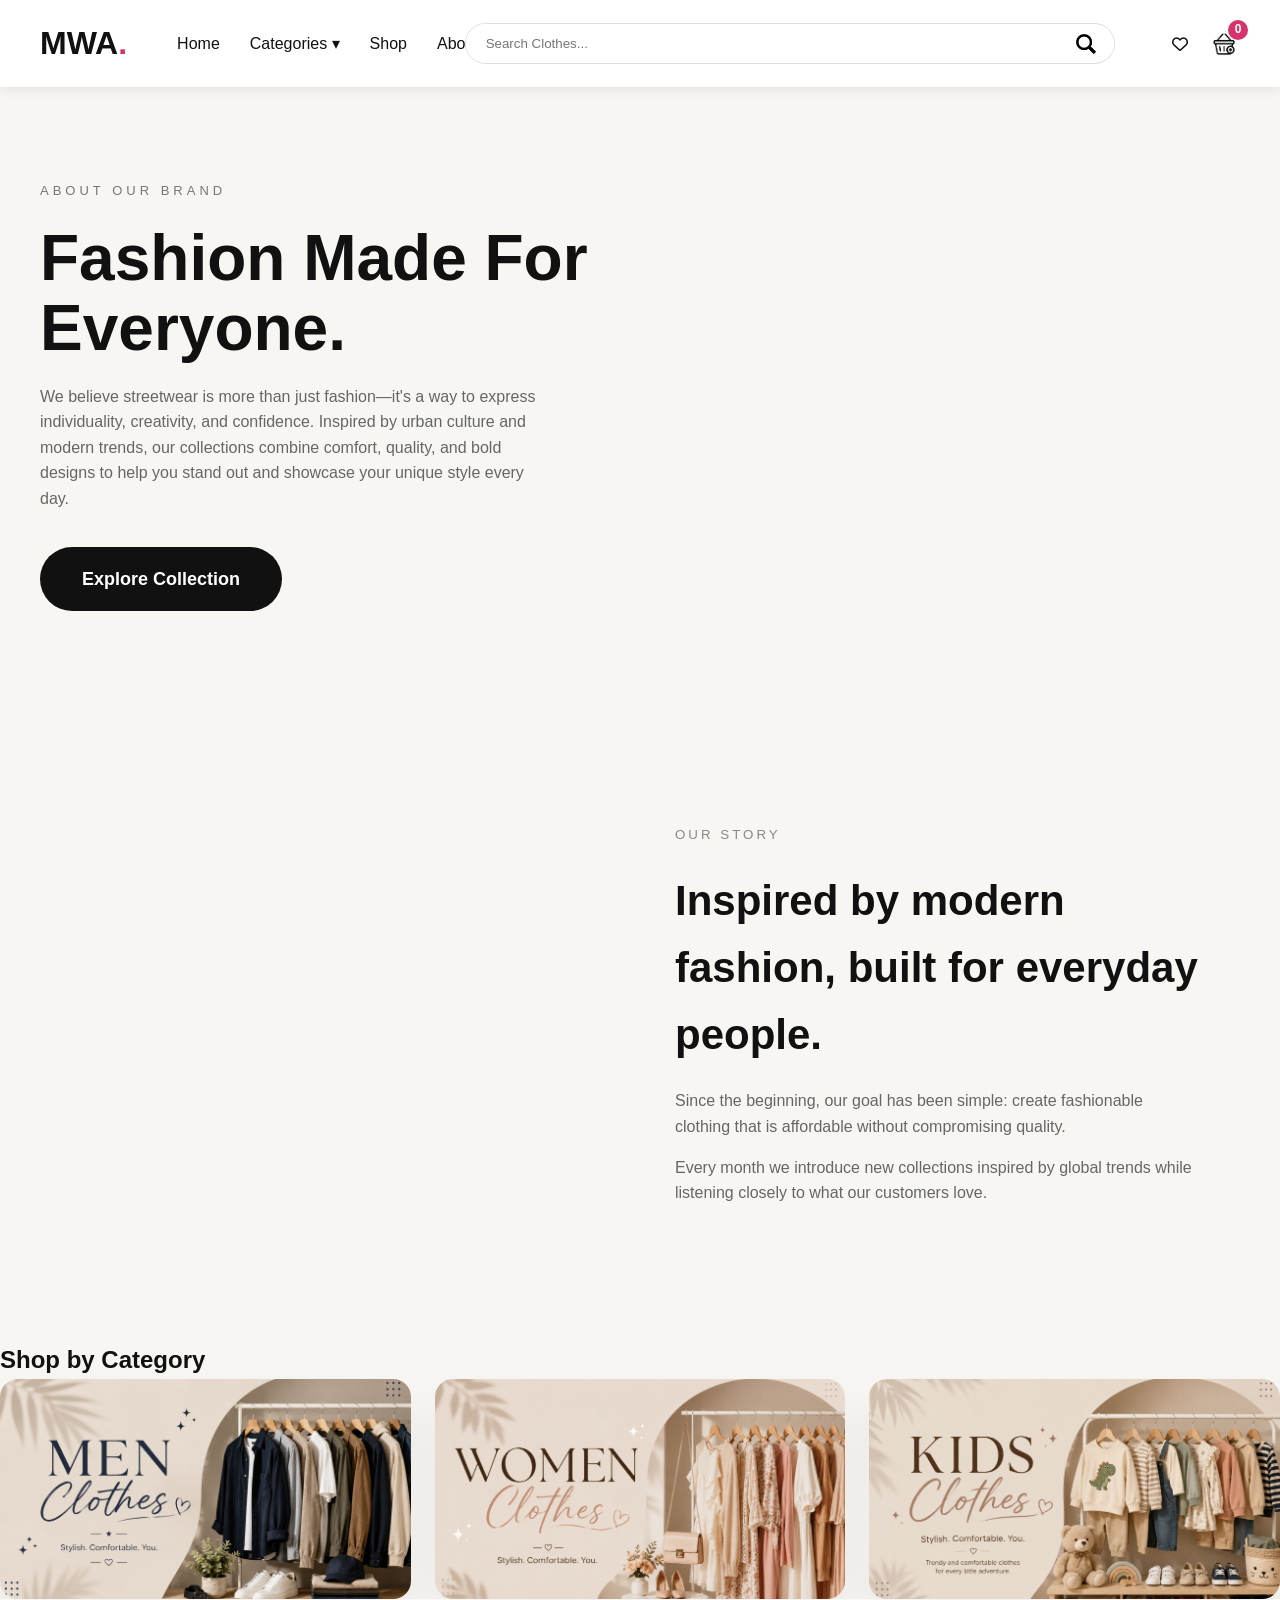
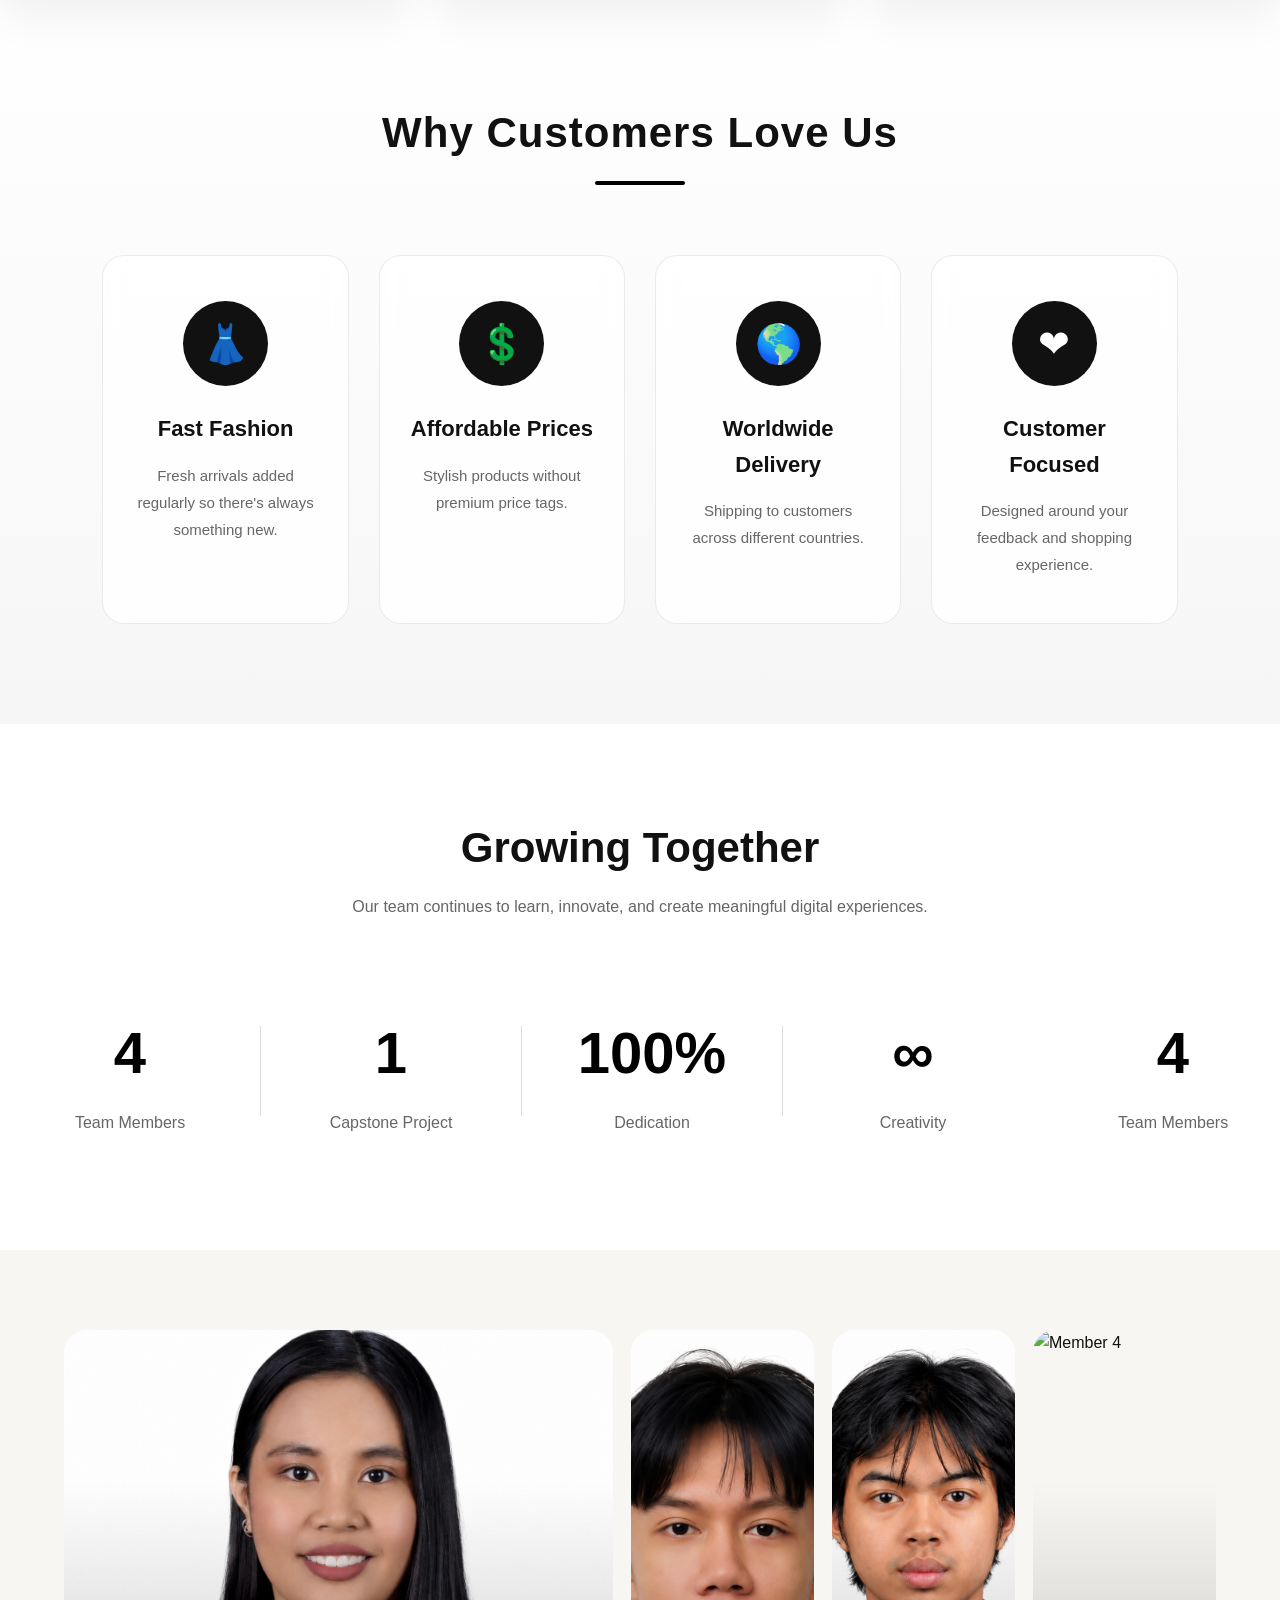
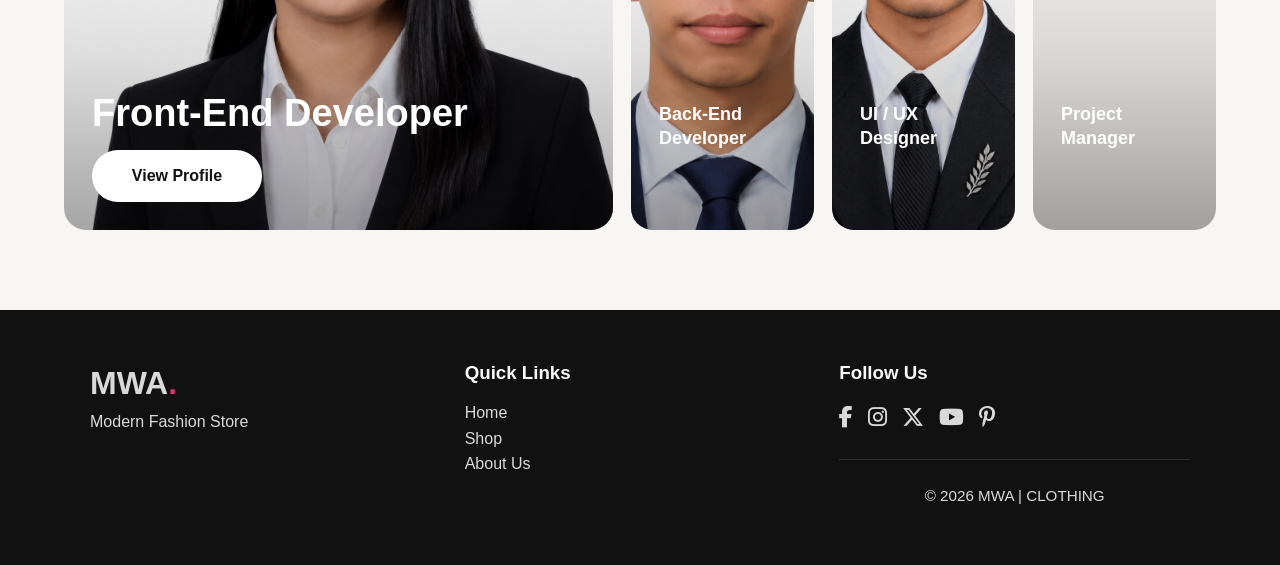
==== aboutus.html @ e8a0e64e "Update aboutus.html" ====
<!DOCTYPE html>
<html lang="en">
<head>
    <meta charset="UTF-8">
    <meta name="viewport" content="width=device-width, initial-scale=1.0">
    <link rel="stylesheet" href="aboutus.css">
    <link rel="stylesheet" href="modals.css">
    <link rel="stylesheet" href="https://cdnjs.cloudflare.com/ajax/libs/font-awesome/6.6.0/css/all.min.css">
    <title>MWA | About Us</title>
</head>  
<body>

    <header>
      <div class="left">

        <a href="home.html" class="logo">
            MWA<span class="logo-dot">.</span>
        </a>

        <button class="hamburger" id="hamburgerBtn" aria-label="Toggle navigation" aria-expanded="false">
            <span></span>
            <span></span>
            <span></span>
        </button>

        <nav id="mainNav">
            <a href="home.html">Home</a>

            <div class="dropdown">

                <a href="#">Categories ▾</a>

                <div class="mega-menu">

                    <div class="menu-left">

                        <a href="shop.html?category=men" class="category-link active" data-target="men-products">Men</a>
                        <a href="shop.html?category=women" class="category-link" data-target="women-products">Women</a>
                        <a href="shop.html?category=kids" class="category-link" data-target="kids-products">Kids</a>

                    </div>

                    <div class="menu-right">

                        <!-- MEN -->
                        <div id="men-products" class="product-group active">
                            <div class="menu-card">
                                <a href="shop.html?category=men"><img src="images/addto.png"><span>View All</span></a>
                            </div>
                            <div class="menu-card">
                                <a href="shop.html?category=men&brand=nike"><img src="images/nikeBrandLogo.png"><span>Nike</span></a>
                            </div>
                            <div class="menu-card">
                                <a href="shop.html?category=men&brand=richboyz"><img src="images/richboyzlogo.png"><span>Richboyz</span></a>
                            </div>
                            <div class="menu-card">
                                <a href="shop.html?category=men&brand=adidas"><img src="images/adidaslogo.jpg"><span>adidas</span></a>
                            </div>
                            <div class="menu-card">
                                <a href="shop.html?category=men&brand=uniqlo"><img src="images/uniqlologo.png"><span>Uniqlo</span></a>
                            </div>
                        </div>

                        <!-- Kids -->
                        <div id="kids-products" class="product-group">
                            <div class="menu-card">
                                <a href="shop.html?category=kids"><img src="images/addto.png"><span>View All</span></a>
                            </div>
                            <div class="menu-card">
                                <a href="shop.html?category=kids&brand=nike"><img src="images/nikeBrandlogo.png"><span>Nike</span></a>
                            </div>
                            <div class="menu-card">
                                <a href="shop.html?category=kids&brand=richboyz"><img src="images/richboyzLogo.png"><span>Richboyz</span></a>
                            </div>
                            <div class="menu-card">
                                <a href="shop.html?category=kids&brand=adidas"><img src="images/adidaslogo.jpg"><span>adidas</span></a>
                            </div>
                            <div class="menu-card">
                                <a href="shop.html?category=kids&brand=uniqlo"><img src="images/uniqlologo.png"><span>Uniqlo</span></a>
                            </div>
                        </div>

                        <!-- WOMEN -->
                        <div id="women-products" class="product-group">
                            <div class="menu-card">
                                <a href="shop.html?category=women"><img src="images/addto.png"><span>View All</span></a>
                            </div>
                            <div class="menu-card">
                                <a href="shop.html?category=women&brand=nike"><img src="images/nikeBrandLogo.png"><span>Nike</span></a>
                            </div>
                            <div class="menu-card">
                                <a href="shop.html?category=women&brand=richboyz"><img src="images/richboyzlogo.png"><span>Richboyz</span></a>
                            </div>
                            <div class="menu-card">
                                <a href="shop.html?category=women&brand=adidas"><img src="images/adidaslogo.jpg"><span>adidas</span></a>
                            </div>
                            <div class="menu-card">
                                <a href="shop.html?category=women&brand=uniqlo"><img src="images/uniqlologo.png"><span>Uniqlo</span></a>
                            </div>
                        </div>

                    </div>
                </div>
            </div>

            <a href="shop.html">Shop</a>
            <a href="aboutus.html">About Us</a>

        </nav>
    </div>

    <!--  search  -->

   <div class="center">
        <div class="search-box">

        <input
        id="searchInput"
        type="text"
        placeholder="Search Clothes...">

        <button id="searchBtn">
            <img src="images/sirch.png">
        </button>

        </div>
    </div>

    <div class="right">
        <i class="far fa-heart"></i>
        <div class="cart" id="cartTrigger">
            <img src="images/addto.png" id="cart-icon">
            <span id="cart-count">0</span>
        </div>
    </div>
</header>

<main>

    <!-- HERO -->
    <section class="hero">
        <div class="hero-text">
            <span>ABOUT OUR BRAND</span>
            <h1>Fashion Made For Everyone.</h1>

            <p>
                We believe streetwear is more than just fashion—it's a way to express
                individuality, creativity, and confidence. Inspired by urban culture
                and modern trends, our collections combine comfort, quality, and bold
                designs to help you stand out and showcase your unique style every day.
            </p>

            <a href="shop.html" class="btn">Explore Collection</a>
        </div>

        <div class="hero-image">
            <img src="https://images.unsplash.com/photo-1529139574466-a303027c1d8b?w=900" alt="">
        </div>
    </section>

    <!-- STORY -->
    <section class="story">
        <div class="story-image">
            <img src="https://images.unsplash.com/photo-1483985988355-763728e1935b?w=900" alt="">
        </div>
        <div class="story-text">
            <small>OUR STORY</small>
            <h2>Inspired by modern fashion, built for everyday people.</h2>
            <p>
                Since the beginning, our goal has been simple:
                create fashionable clothing that is affordable without
                compromising quality.
            </p>
            <p>
                Every month we introduce new collections inspired by global
                trends while listening closely to what our customers love.
            </p>
        </div>
    </section>

   <!-- CATEGORIES -->

<section class="categories">

    <h2>Shop by Category</h2>

    <div class="category-container">

        <a href="Mens.html" class="category-card">

            <img src="images/mensss.png">

            <!-- <h3>Men</h3> -->

        </a>

        <a href="women.html" class="category-card">

            <img src="./images/womens.png">

            <!-- <h3>Women</h3> -->

        </a>

        <a href="kids.html" class="category-card">

            <img src="./images/kids.png" >

            <!-- <h3>Kids</h3> -->

        </a>

    </div>

</section>

   <!-- FEATURES-->
<section class="features">

    <h2>Why Customers Love Us</h2>

    <div class="feature-grid">

        <div class="feature">
            <div class="feature-icon">👗</div>
            <h3>Fast Fashion</h3>
            <p>Fresh arrivals added regularly so there's always something new.</p>
        </div>

        <div class="feature">
            <div class="feature-icon">💲</div>
            <h3>Affordable Prices</h3>
            <p>Stylish products without premium price tags.</p>
        </div>

        <div class="feature">
            <div class="feature-icon">🌎</div>
            <h3>Worldwide Delivery</h3>
            <p>Shipping to customers across different countries.</p>
        </div>

        <div class="feature">
            <div class="feature-icon">❤</div>
            <h3>Customer Focused</h3>
            <p>Designed around your feedback and shopping experience.</p>
        </div>

    </div>

</section>

<!-- Statistics -->

<section class="stats-section">
    <div class="section-title">
        <h2>Growing Together</h2>
        <p>Our team continues to learn, innovate, and create meaningful digital experiences.</p>
    </div>

    <div class="stats-slider">
        <div class="stats-track">

            <!-- First Set -->
            <div class="stat-item">
                <h2>4</h2>
                <p>Team Members</p>
            </div>

            <div class="divider"></div>

            <div class="stat-item">
                <h2>1</h2>
                <p>Capstone Project</p>
            </div>

            <div class="divider"></div>

            <div class="stat-item">
                <h2>100%</h2>
                <p>Dedication</p>
            </div>

            <div class="divider"></div>

            <div class="stat-item">
                <h2>∞</h2>
                <p>Creativity</p>
            </div>

            <div class="stat-item">
                <h2>4</h2>
                <p>Team Members</p>
            </div>

            <div class="divider"></div>

            <div class="stat-item">
                <h2>1</h2>
                <p>Capstone Project</p>
            </div>

            <div class="divider"></div>

            <div class="stat-item">
                <h2>100%</h2>
                <p>Dedication</p>
            </div>

            <div class="divider"></div>

            <div class="stat-item">
                <h2>∞</h2>
                <p>Creativity</p>
            </div>
        </div>
    </div>
</section>

<section class="team-section">
    <div class="team-container">

        <!-- CARD 1 -->
        <div class="card active">
            <img src="images/chloe.png" alt="Member 1">
            <div class="overlay">
                <div class="content">
                    <h2>Front-End Developer</h2>
                    <a href="#" class="profile-btn" data-member="1">View Profile</a>
                </div>
            </div>
        </div>

        <!-- CARD 2 -->
        <div class="card">
            <img src="images/fran.png" alt="Member 2">
            <div class="overlay">
                <div class="content">
                    <h2>Back-End Developer</h2>
                    <a href="#" class="profile-btn" data-member="2">View Profile</a>
                </div>
            </div>
        </div>

        <!-- CARD 3 -->
        <div class="card">
            <img src="images/yvan.png" alt="Member 3">
            <div class="overlay">
                <div class="content">
                    <h2>UI / UX Designer</h2>
                    <a href="#" class="profile-btn" data-member="3">View Profile</a>
                </div>
            </div>
        </div>

        <!-- CARD 4 -->
        <div class="card">
            <img src="images/member4.jpg" alt="Member 4">
            <div class="overlay">
                <div class="content">
                    <h2>Project Manager</h2>
                    <a href="#" class="profile-btn" data-member="4">View Profile</a>
                </div>
            </div>

        
        </div>
    </div>
</section>

<!-- PROFILE POPUP -->
<div class="profile-modal" id="profileModal">

    <div class="profile-box">

        <span class="close-modal">&times;</span>

        <img id="profileImage">

        <h2 id="profileName"></h2>

        <h4 id="profileRole"></h4>

        <p id="profileDescription"></p>

        <h3>Skills</h3>

        <ul id="profileSkills"></ul>

    </div>

</div>
</main>

<footer>

    <div class="footer-content">

        <div>

            <a href="Homepage.html" class="logo">
        MWA<span class="logo-dot">.</span>
    </a>

            <p>Modern Fashion Store</p>

        </div>

        <div>

            <h3>Quick Links</h3>

            <a href="home.html">Home</a><br>
            <a href="shop.html">Shop</a><br>
            <a href="#">About Us</a>

        </div>

        <div>

            <h3>Follow Us</h3>

    <div class="follow-section">

    <div class="social-app">

    <div class="social-icons">
        <a href="https://www.facebook.com/" target="_blank">
            <i class="fa-brands fa-facebook-f"></i>
        </a>

        <a href="https://www.instagram.com/" target="_blank">
            <i class="fa-brands fa-instagram"></i>
        </a>

        <a href="https://x.com/" target="_blank">
            <i class="fa-brands fa-x-twitter"></i>
        </a>

        <a href="https://www.youtube.com/" target="_blank">
            <i class="fa-brands fa-youtube"></i>
        </a>

        <a href="https://www.pinterest.com/" target="_blank">
            <i class="fa-brands fa-pinterest-p"></i>
        </a>
    </div>
</div>

    <hr>

    <p class="copyright">
        © 2026 MWA | CLOTHING
    </p>
</footer>

<!-- ================= CART MODAL ================= -->

<div class="modal-overlay" id="cartOverlay">
    <div class="modal-box cart-box">
        <button class="modal-close" id="cartClose" aria-label="Close">&times;</button>
        <h2>Your Cart</h2>

        <div class="cart-items" id="cartItems"></div>
        <p class="cart-empty" id="cartEmptyMsg" hidden>Your cart is empty.</p>

        <div class="cart-summary">
            <div class="cart-subtotal"><span>Subtotal</span><span id="cartSubtotal">$0.00</span></div>
            <button class="checkout-btn" id="checkoutBtn">Checkout</button>
        </div>
    </div>
</div>

<!-- ================= CHECKOUT MODAL ================= -->

<div class="modal-overlay" id="checkoutOverlay">
    <div class="modal-box checkout-box">
        <button class="modal-close" id="checkoutClose" aria-label="Close">&times;</button>
        <h2>Checkout</h2>

        <form id="checkoutForm">

            <label class="ck-field">
                Full Name
                <input type="text" id="ckName" required placeholder="Juan Dela Cruz">
            </label>

            <label class="ck-field">
                Delivery Address
                <textarea id="ckAddress" required placeholder="House No., Street, Barangay, City"></textarea>
            </label>

            <label class="ck-field">
                Contact Number
                <input type="tel" id="ckPhone" required placeholder="09xx xxx xxxx">
            </label>

            <div class="payment-options">
                <span class="qv-size-label">Payment Method</span>

                <label class="payment-choice">
                    <input type="radio" name="payment" value="cod" checked>
                    Cash on Delivery
                </label>

                <label class="payment-choice">
                    <input type="radio" name="payment" value="online">
                    Online Payment
                </label>
            </div>

            <div class="checkout-total"><span>Total</span><span id="checkoutTotal">$0.00</span></div>

            <button type="submit" class="place-order-btn">Place Order</button>

        </form>
    </div>
</div>

<!-- ================= ORDER SUCCESS ================= -->

<div class="success-overlay" id="successOverlay">
    <div class="success-box">
        <div class="success-icon">&#10003;</div>
        <h2>Order Placed Successfully!</h2>
        <p id="successMsg">Thank you for shopping with MWA.</p>
        <button class="success-close-btn" id="successCloseBtn">Continue Shopping</button>
    </div>
</div>

<script src="cart.js"></script>
<script src="cart-ui.js"></script>
<script src="aboutus.js"></script>
<script src="profile.js"></script>

</body>
</html>
---- aboutus.css ----
.category-container {
    display: grid;
    gap: 24px;
    grid-template-columns: repeat(auto-fit, minmax(220px, 1fr));
}

.category-card {
    position: relative;
    background: #fafafa;
    border-radius: 18px;
    overflow: hidden;
    box-shadow: 0 20px 40px rgba(16, 16, 16, 0.06);
    text-align: center;
    display: block;
    transition: transform 0.3s ease, box-shadow 0.3s ease;
}

.category-card img {
    width: 100%;
    height: 220px;
    object-fit: cover;
    display: block;
    transition: transform 0.4s ease;
}

.category-card:hover {
    transform: translateY(-6px);
    box-shadow: 0 24px 48px rgba(16, 16, 16, 0.14);
}

.category-card:hover img {
    transform: scale(1.08);
}
@media (max-width: 480px) {
    .category-card img {
        height: 180px;
    }
}
* {
  margin: 0;
  padding: 0;
  box-sizing: border-box;
}

html {
  scroll-behavior: smooth;
}

body {
  font-family:'Open Sans',sans-serif;
  color: #111;
  line-height: 1.6;
  background: #f7f6f3;
}

h1,
h2,
h3,
.logo,
nav a,
button{
    font-family:'Montserrat',sans-serif;
}

a {
  color: inherit;
  text-decoration: none;
}

#stay{
  text-align: center;
  margin-bottom: 20px;
}

button {
  cursor: pointer;
  border: none;
}

img {
  max-width: 100%;
  display: block;
}

.container {
  width: min(1100px, 100% - 40px);
  margin: 0 auto;
}

/* Header */
header{
    display:flex;
    align-items:center;
    justify-content:space-between;
    flex-wrap:wrap;
    gap:15px;
    padding:18px 40px;
    background:#fff;
    box-shadow:0 2px 10px rgba(0,0,0,.08);
    position:sticky;
    top:0;
    z-index:1000;
}

.right{
    display:flex;
    align-items:center;
    gap:20px;
}

.left{
    display:flex;
    align-items:center;
    gap:50px;
    flex:1;
    min-width:250px;
}

.center{
    flex:2;
    display:flex;
    justify-content:center;
    min-width:250px;
}

.logo{
    font-size:2rem;
    font-weight:800;
}

.logo span {
  color: #d6336c;
}

nav{
    display:flex;
    align-items:center;
    gap:30px;   
}

nav a,
.dropdown > a{
    font-size:16px;
    font-weight:500;
    white-space:nowrap;
}

nav a:hover {
  color: #d6336c;
}

/*HAMBURGER TOGGLE*/

.hamburger{
    display:none;
    flex-direction:column;
    justify-content:center;
    gap:5px;
    width:30px;
    height:24px;
    background:transparent;
    flex-shrink:0;
}

.hamburger span{
    display:block;
    width:100%;
    height:3px;
    background:#111;
    border-radius:2px;
    transition:.3s;
}

.hamburger.active span:nth-child(1){
    transform: translateY(8px) rotate(45deg);
}

.hamburger.active span:nth-child(2){
    opacity: 0;
}

.hamburger.active span:nth-child(3){
    transform: translateY(-8px) rotate(-45deg);
}

.footer-content a i:hover {
  color: #d6336c;
}

/*DROPDOWN MENU*/

.dropdown{
    position:relative;
    display:inline-block;
}

.dropdown > a{
    display:block;
    padding:5px 0;
}

.dropdown-content{
    position:absolute;
    top:100%;
    left:0;
    min-width:180px;
    background:#fff;
    border-radius:10px;
    box-shadow:0 10px 30px rgba(0,0,0,.12);
    overflow:hidden;
    opacity:0;
    visibility:hidden;
    transform:translateY(10px);
    transition:.3s;
    z-index:999;
}

.dropdown-content a{
    display:block;
    padding:14px 18px;
    color:#333;
    transition:.3s;
}

.dropdown-content a:hover{
    background:#111;
    color:#fff;
}

.dropdown:hover .dropdown-content{
    opacity:1;
    visibility:visible;
    transform:translateY(0);
}
.mega-menu{
    position:absolute;
    top:100%;
    left:0;
    width:780px;
    display:flex;
    background:#fff;
    border-radius:15px;
    box-shadow:0 15px 35px rgba(0,0,0,.15);
    opacity:0;
    visibility:hidden;
    transition:.3s;
    overflow:hidden;
    z-index:1000;
}


.dropdown:hover .mega-menu{
    opacity:1;
    visibility:visible;
}

.menu-left{
    width:220px;
    background:#f8f8f8;
    padding:20px;
}

.menu-left a{
    display:block;
    padding:12px;
    color:#333;
    border-radius:8px;
    margin-bottom:8px;
}

.menu-left a:hover{
    background:#ececec;
}

.menu-right{
    flex:1;
    padding:20px;
}

.menu-card{
    text-align:center;
}

.menu-card img{
    width:90px;
    height:90px;
    border-radius:50%;
    object-fit:cover;
    object-position:center;
}

.menu-card img:hover{
    transform:scale(1.08);
}

.menu-card span{
    display:block;
    margin-top:10px;
    color:#333;

}

.product-group{
    display:none;
    grid-template-columns:repeat(4,1fr);
    gap:20px;
}

.product-group.active{
    display:grid;
}

.category-link.active{
    background:#ececec;
}

/*add to cart*/

.cart{
    position: relative;
    display: flex;
    align-items: center;
    cursor: pointer;
}

#cart-icon{
    width: 32px;
    height: 32px;
    object-fit: contain;
    transition: .3s;
}

#cart-icon:hover{
    transform: scale(1.1);
}

#cart-count{
    position: absolute;
    top: -8px;
    right: -8px;
    width: 20px;
    height: 20px;
    border-radius: 50%;
    background: #d6336c;
    color: white;
    font-size: 12px;
    font-weight: bold;
    display: flex;
    justify-content: center;
    align-items: center;
    display: none;  
}

/* About Section */
img {
    width:100%;
    display:block;
}

a{
    text-decoration:none;
}

.hero{

    max-width:1300px;
    margin:auto;

    display:grid;
    grid-template-columns:1fr 1fr;
    align-items:center;

    gap:70px;

    padding:90px 40px;

}

.hero span{
    letter-spacing:4px;
    color:#777;
    font-size:13px;
}

.hero h1{
    font-size:64px;
    line-height:1.1;
    margin:20px 0;
}

.hero p{
    color:#666;
    max-width:500px;
    margin-bottom:35px;
}

.hero-image img{

    border-radius:15px;

}

.btn{
    display: inline-flex;
    align-items: center;
    justify-content: center;
    background: #111;
    color: #fff;
    padding: 18px 42px;
    border-radius: 9999px; 
    font-size: 18px;
    font-weight: 600;
    text-decoration: none;
    border: none;
    cursor: pointer;
    transition: all 0.3s ease;
}

.btn:hover{
    background: #333;
    transform: translateY(-2px);
}

/* STORY */

.story {
    max-width:1200px;
    margin:120px auto;
    display:grid;
    grid-template-columns:1fr 1fr;
    gap:70px;
    align-items:center;
    padding:0 40px;
}

.story-image img {
    border-radius:15px;
}

.story small {
    color:#888;
    letter-spacing:3px;
}

.story h2 {
    font-size:42px;
    margin:20px 0;
}

.story p {
    color:#666;
    margin-bottom:15px;
}


/* FEATURES */
.features{
    padding:100px 8%;
    background:linear-gradient(to bottom,#ffffff,#f6f6f6);
}

.features h2{
    text-align:center;
    font-size:42px;
    font-weight:700;
    margin-bottom:70px;
    color:#111;
    letter-spacing:1px;
    position:relative;
}

.features h2::after{
    content:"";
    width:90px;
    height:4px;
    background:#000;
    border-radius:10px;
    display:block;
    margin:15px auto 0;
}

.feature-grid{
    max-width:1250px;
    margin:auto;
    display:grid;
    grid-template-columns:repeat(4,1fr);
    gap:30px;
}

.feature{
    position:relative;
    background:rgba(255,255,255,.8);
    backdrop-filter:blur(10px);
    border-radius:22px;
    padding:45px 30px;
    text-align:center;
    overflow:hidden;
    border:1px solid rgba(0,0,0,.08);
    transition:.45s ease;
    cursor:pointer;
}

.feature::before{
    content:"";
    position:absolute;
    top:0;
    left:-100%;
    width:100%;
    height:100%;
    background:linear-gradient(
        120deg,
        transparent,
        rgba(255,255,255,.7),
        transparent
    );
    transition:.7s;
}

.feature:hover::before{
    left:100%;
}

.feature:hover{
    transform:translateY(-12px) scale(1.03);
    box-shadow:0 20px 45px rgba(0,0,0,.12);
}

.feature-icon{
    width:85px;
    height:85px;
    margin:auto;
    border-radius:50%;
    background:#111;
    color:#fff;
    display:flex;
    justify-content:center;
    align-items:center;
    font-size:38px;
    margin-bottom:25px;
    transition:.45s ease;
}

.feature:hover .feature-icon{
    transform:rotate(12deg) scale(1.15);
    background:#222;
}

.feature h3{
    font-size:22px;
    margin-bottom:15px;
    color:#111;
    font-weight:600;
}

.feature p{
    color:#666;
    font-size:15px;
    line-height:1.8;
}

.feature::after{
    content:"";
    position:absolute;
    bottom:0;
    left:50%;
    width:0;
    height:4px;
    background:#000;
    transition:.45s;
    transform:translateX(-50%);
}

.feature:hover::after{
    width:100%;
}

/* Section Title */


.section-title{
    text-align:center;
    margin-bottom:60px;

}

.section-title h2{
    font-size:42px;
    font-weight:700;
    margin-bottom:12px;
}

.section-title p{
    color:#666;
    max-width:700px;
    margin:auto;
    line-height:1.8;
}

/* Statistics */
.stats-section {
    width:100%;
    padding:90px 0;
    overflow:hidden;
    background:#fff;
}

.stats-slider {
    width:100%;
    overflow:hidden;

}

.stats-track { 
    display:flex;
    align-items:center;
    width:max-content;
    animation:scrollStats 10s linear infinite;
}

.stats-slider:hover .stats-track {
    animation-play-state:paused;
}

.stat-item {
    min-width:260px;
    text-align:center;
    padding:25px;
}

.stat-item h2 {
    font-size:58px;
    font-weight:700;
    color:#000;
}

.stat-item p {
    margin-top:10px;
    color:#666;
    font-size:16px;
}

.divider {
    width:1px;
    height:90px;
    background:#ddd;
}

@keyframes scrollStats {
    from {
        transform:translateX(0);
    }
    to {
        transform:translateX(-50%);
    }
}

/* Team section */
.team-section {
    width:100%;
    padding:80px 0;
}

.team-container{
    width:90%;
    max-width:1400px;
    margin:auto;
    height:500px;     
    display:flex;
    gap:18px;
}

.team-container .content p {
    color:#fff !important;
}

/* Card */

.card {
    position:relative;
    flex:1;
    overflow:hidden;
    border-radius:22px;
    cursor:pointer;
    transition:flex 1s cubic-bezier(.23,1,.32,1);
}

/* First card opened */
.card:first-child {
    flex:3;
}

/* Hover */
.team-container:hover .card {
    flex:1;
}

.team-container .card:hover {
    flex:3;
}

/* Image */
.card img {
    width:100%;
    height:100%;
    object-fit:cover;
    object-position:center;
    transition:transform 1s ease;
}

/* Zoom */

.card:hover img{
    transform:scale(1.02);
}

/* Overlay */

.overlay { 
    position:absolute;
    inset:0;
    display:flex;
    align-items:flex-end;
    padding:28px;
    background:linear-gradient(
        to top,
        rgba(0,0,0,.35) 0%,
        rgba(0,0,0,.12) 35%,
        rgba(0,0,0,0) 70%
    );
}

.content {
    width:100%;
    color:#fff;
}

.content h2 {
    font-size:18px;
    font-weight:600;
    line-height:1.3;
    margin-bottom:0;
    transition:all .7s ease;
}

.content p {
    font-size:16px;
    line-height:1.6;
    margin:18px 0 25px;
    opacity:0;
    transform:translateY(20px);
    transition:.7s ease;
    color:#fff;
}

/* Button */

.content a {
    display:inline-flex;
    justify-content:center;
    align-items:center;
    width:170px;
    height:52px;
    border-radius:50px;
    background:#fff;
    color:#111;
    text-decoration:none;
    font-weight:bold;
    opacity:0;
    transform:translateY(20px);
    transition:.7s ease;
}

.content a:hover {
    background:#111;
    color:#fff;

}

/* Expand Card */

.card:hover .content h2,
.card:first-child .content h2{
    font-size:38px;
    margin-bottom:12px;
}

.card:hover .content p,
.card:first-child .content p {
    opacity:1;
    transform:translateY(0);
}

.card:hover .content a,
.card:first-child .content a{
    opacity:1;
    transform:translateY(0);
}

/* Collapse Cards */
.team-container:hover .card:not(:hover) .content p,
.team-container:hover .card:not(:hover) .content a{
    opacity:0;
    transform:translateY(20px);
    pointer-events:none;
}

.team-container:hover .card:not(:hover) .content h2 {
    font-size:18px;
    text-align:center;
    margin:0;
}

/*PROFILE POPUP*/

.profile-modal {
    position:fixed;
    inset:0;
    background:rgba(0,0,0,.75);
    display:flex;
    justify-content:center;
    align-items:center;
    visibility:hidden;
    opacity:0;
    transition:.35s;
    z-index:9999;
}

.profile-modal.show {
    visibility:visible;
    opacity:1;
}

.profile-box {
    width:430px;
    max-width:90%;
    background:#fff;
    border-radius:20px;
    padding:35px;
    text-align:center;
    position:relative;
    animation:popup .35s ease;
}

@keyframes popup {
    from {
        transform:scale(.8);
        opacity:0;
    }
    to {
        transform:scale(1);
        opacity:1;
    }
}

.profile-box img{
    width:170px;
    height:170px;
    object-fit:cover;
    border-radius:50%;
    display:block;
    margin:0 auto 20px;
}

.profile-box h2 {
    margin-bottom:5px;
    color:#111;
}

.profile-box h4 {
    color:#666;
    margin-bottom:18px;
}

.profile-box p {
    color:#555;
    line-height:1.7;
}

.profile-box h3 {
    margin-top:25px;
    margin-bottom:10px;
}

.profile-box ul {
    list-style:none;
    padding:0;
}

.profile-box li {
    margin:8px 0;
}

.close-modal {
    position:absolute;
    top:18px;
    right:20px;
    font-size:32px;
    cursor:pointer;
    color:#555;
}

.close-modal:hover {
    color:#000;
}

.about-content {
  max-width: 900px;
  margin: 0 auto;
  font-size: 1.05rem;
  color: #444;
  text-align: center;
}

.newsletter form {
  max-width: 680px;
  margin: 0 auto;
  display: flex;
  gap: 12px;
  flex-wrap: wrap;
  justify-content: center;
}

.newsletter input {
  flex: 1 1 280px;
  padding: 16px 18px;
  border: 1px solid #ddd;
  border-radius: 999px;
  font-size: 1rem;
}

.newsletter button {
  padding: 16px 28px;
  border-radius: 999px;
  background: #111;
  color: #fff;
  font-weight: 700;
}

/* Footer */
footer {
  background: #111;
  color: #fafafa;
  padding: 48px 24px 32px;
}

.footer-content {
  display: grid;
  gap: 24px;
  grid-template-columns: repeat(auto-fit, minmax(180px, 1fr));
  max-width: 1100px;
  margin: 0 auto 24px;
}

.footer-content h3 {
  margin-bottom: 12px;
}

.footer-content p,
.footer-content a,
.footer-content i {
  color: #d9d9d9;
}

.footer-content a:hover {
  color: #fff;
}

footer hr {
  border: 0;
  border-top: 1px solid rgba(255, 255, 255, 0.12);
  margin: 24px 0;
}

.copyright {
  text-align: center;
  color: #aaa;
  font-size: 0.95rem;
}

.follow-section{
    display:flex;
    flex-direction:column;
}

.social-app{
    display:flex;
    align-items:center;
    gap:25px;
    white-space:nowrap;
}

/* Social icons */
.social-icons{
    display:flex;
    align-items:center;
    gap:15px;
}


/* Icon size */
.social-icons a,
.app-icons a{
    color:#d9d9d9;
    font-size:22px;
    transition:.3s;
}

.social-icons a:hover {
    color:#fff;
    transform:translateY(-2px);
}

/* SEARCH BAR*/
.search-box{
    display:flex;
    align-items:center;
    width:100%;
    max-width:650px;
    border:1px solid #ddd;
    border-radius:30px;
    overflow:hidden;
    background:#fff;
}

.search-box input{
    flex:1;
    width:100%;
    padding:12px 20px;
    border:none;
    outline:none;
}

.search-box button{
    width:55px;
    background:#fff;
}

.search-box button img{
    width:20px;
    margin:auto;
}

.search-box button:hover img{
    transform:scale(1.15);
}
---- modals.css ----
.notification{
    position:fixed;
    bottom:30px;
    right:30px;
    background:#111;
    color:#fff;
    padding:14px 22px;
    border-radius:10px;
    font-size:.85rem;
    font-weight:600;
    box-shadow:0 12px 30px rgba(0,0,0,.2);
    opacity:0;
    transform:translateY(12px);
    transition:opacity .3s ease, transform .3s ease;
    z-index:2000;
}

.notification.show{
    opacity:1;
    transform:translateY(0);
}

.cart{
    cursor:pointer;
}

.modal-overlay{
    display:none;
    position:fixed;
    inset:0;
    background:rgba(17,17,17,.55);
    z-index:3000;
    align-items:center;
    justify-content:center;
    padding:20px;
}

.modal-overlay.active{
    display:flex;
}

.modal-box{
    position:relative;
    background:#fff;
    border-radius:16px;
    width:100%;
    max-height:88vh;
    overflow-y:auto;
    box-shadow:0 30px 60px rgba(0,0,0,.3);
    animation:modalPop .25s ease;
}

@keyframes modalPop{
    from{ opacity:0; transform:translateY(14px) scale(.98); }
    to{ opacity:1; transform:translateY(0) scale(1); }
}

.modal-close{
    position:absolute;
    top:14px;
    right:16px;
    font-size:1.6rem;
    line-height:1;
    color:#111;
    background:none;
    z-index:5;
    transition:.2s ease;
}

.modal-close:hover{
    color:#d6336c;
    transform:rotate(90deg);
}

/* ---------- Cart Modal ---------- */

.cart-box{
    max-width:520px;
    padding:32px 28px 28px;
}

.cart-box h2{
    font-family:'Montserrat',sans-serif;
    font-size:1.2rem;
    margin-bottom:20px;
    color:#111;
}

.cart-items{
    display:flex;
    flex-direction:column;
    gap:16px;
    max-height:44vh;
    overflow-y:auto;
    padding-right:4px;
}

.cart-row{
    display:grid;
    grid-template-columns:56px 1fr auto;
    gap:12px;
    align-items:center;
    padding-bottom:14px;
    border-bottom:1px solid #eee;
}

.cart-row img{
    width:56px;
    height:70px;
    object-fit:cover;
    border-radius:8px;
    background:#efefef;
}

.cart-row-info{
    display:flex;
    flex-direction:column;
    gap:3px;
}

.cart-row-name{
    font-size:.85rem;
    font-weight:600;
    color:#111;
    line-height:1.3;
}

.cart-row-meta{
    font-size:.72rem;
    color:#888;
}

.cart-row-price{
    font-size:.85rem;
    font-weight:700;
    color:#111;
}

.cart-qty{
    display:flex;
    align-items:center;
    gap:8px;
    margin-top:4px;
}

.qty-btn{
    width:22px;
    height:22px;
    border-radius:50%;
    border:1px solid #ddd;
    background:#fff;
    font-size:.8rem;
    line-height:1;
    color:#111;
}

.qty-btn:hover{
    border-color:#111;
}

.cart-row-actions{
    display:flex;
    flex-direction:column;
    align-items:flex-end;
    gap:10px;
}

.remove-item-btn{
    font-size:.7rem;
    color:#999;
    text-decoration:underline;
    background:none;
}

.remove-item-btn:hover{
    color:#d6336c;
}

.cart-empty{
    text-align:center;
    color:#888;
    padding:30px 0;
    font-size:.9rem;
}

.cart-summary{
    margin-top:22px;
    padding-top:18px;
    border-top:1px solid #eee;
}

.cart-subtotal{
    display:flex;
    justify-content:space-between;
    font-size:.95rem;
    font-weight:700;
    color:#111;
    margin-bottom:16px;
}

.checkout-btn{
    width:100%;
    padding:14px;
    border-radius:10px;
    background:#111;
    color:#fff;
    font-weight:700;
    letter-spacing:.04em;
    text-transform:uppercase;
    font-size:.85rem;
    transition:.2s ease;
}

.checkout-btn:hover:not(:disabled){
    background:#d6336c;
}

.checkout-btn:disabled{
    background:#ccc;
    cursor:not-allowed;
}

/* ---------- Checkout Modal ---------- */

.checkout-box{
    max-width:480px;
    padding:32px 28px 28px;
}

.checkout-box h2{
    font-family:'Montserrat',sans-serif;
    font-size:1.2rem;
    margin-bottom:20px;
    color:#111;
}

.ck-field{
    display:block;
    font-size:.78rem;
    font-weight:700;
    letter-spacing:.03em;
    text-transform:uppercase;
    color:#111;
    margin-bottom:16px;
}

.ck-field input,
.ck-field textarea{
    display:block;
    width:100%;
    margin-top:8px;
    padding:11px 13px;
    border-radius:8px;
    border:1px solid #ddd;
    font-size:.88rem;
    font-family:'Open Sans',sans-serif;
    font-weight:400;
    text-transform:none;
    color:#111;
}

.ck-field input:focus,
.ck-field textarea:focus{
    outline:none;
    border-color:#111;
}

.ck-field textarea{
    min-height:66px;
    resize:vertical;
}

.payment-options{
    margin-bottom:18px;
}

.payment-choice{
    display:flex;
    align-items:center;
    gap:8px;
    font-size:.85rem;
    font-weight:500;
    color:#111;
    padding:10px 12px;
    border:1px solid #ddd;
    border-radius:8px;
    margin-bottom:8px;
    cursor:pointer;
    transition:.2s ease;
}

.payment-choice:hover{
    border-color:#111;
}

.payment-choice input{
    accent-color:#d6336c;
}

.checkout-total{
    display:flex;
    justify-content:space-between;
    font-size:1rem;
    font-weight:700;
    color:#111;
    padding-top:14px;
    margin-bottom:18px;
    border-top:1px solid #eee;
}

.place-order-btn{
    width:100%;
    padding:14px;
    border-radius:10px;
    background:#111;
    color:#fff;
    font-weight:700;
    letter-spacing:.04em;
    text-transform:uppercase;
    font-size:.85rem;
    transition:.2s ease;
}

.place-order-btn:hover{
    background:#d6336c;
}

/* ---------- Success ---------- */

.success-overlay{
    display:none;
    position:fixed;
    inset:0;
    background:rgba(17,17,17,.6);
    z-index:3500;
    align-items:center;
    justify-content:center;
    padding:20px;
}

.success-overlay.active{
    display:flex;
}

.success-box{
    background:#fff;
    border-radius:16px;
    padding:44px 34px;
    max-width:380px;
    width:100%;
    text-align:center;
    animation:modalPop .3s ease;
}

.success-icon{
    width:64px;
    height:64px;
    margin:0 auto 18px;
    border-radius:50%;
    background:#d6336c;
    color:#fff;
    font-size:1.8rem;
    display:flex;
    align-items:center;
    justify-content:center;
}

.success-box h2{
    font-family:'Montserrat',sans-serif;
    font-size:1.15rem;
    color:#111;
    margin-bottom:8px;
}

.success-box p{
    font-size:.88rem;
    color:#777;
    margin-bottom:24px;
}

.success-close-btn{
    padding:13px 30px;
    border-radius:999px;
    background:#111;
    color:#fff;
    font-weight:700;
    letter-spacing:.03em;
    text-transform:uppercase;
    font-size:.8rem;
    transition:.2s ease;
}

.success-close-btn:hover{
    background:#d6336c;
}

@media (max-width:640px){
    .cart-row{
        grid-template-columns:48px 1fr auto;
    }
    .cart-box,
    .checkout-box{
        padding:26px 20px 22px;
    }
    .modal-box{
        max-height:92vh;
        border-radius:14px;
    }
    .success-box{
        padding:34px 24px;
    }
}

@media (max-width:400px){
    .cart-row{
        grid-template-columns:44px 1fr;
        row-gap:8px;
    }
    .cart-row-actions{
        grid-column:2;
        flex-direction:row;
        justify-content:space-between;
        width:100%;
    }
}
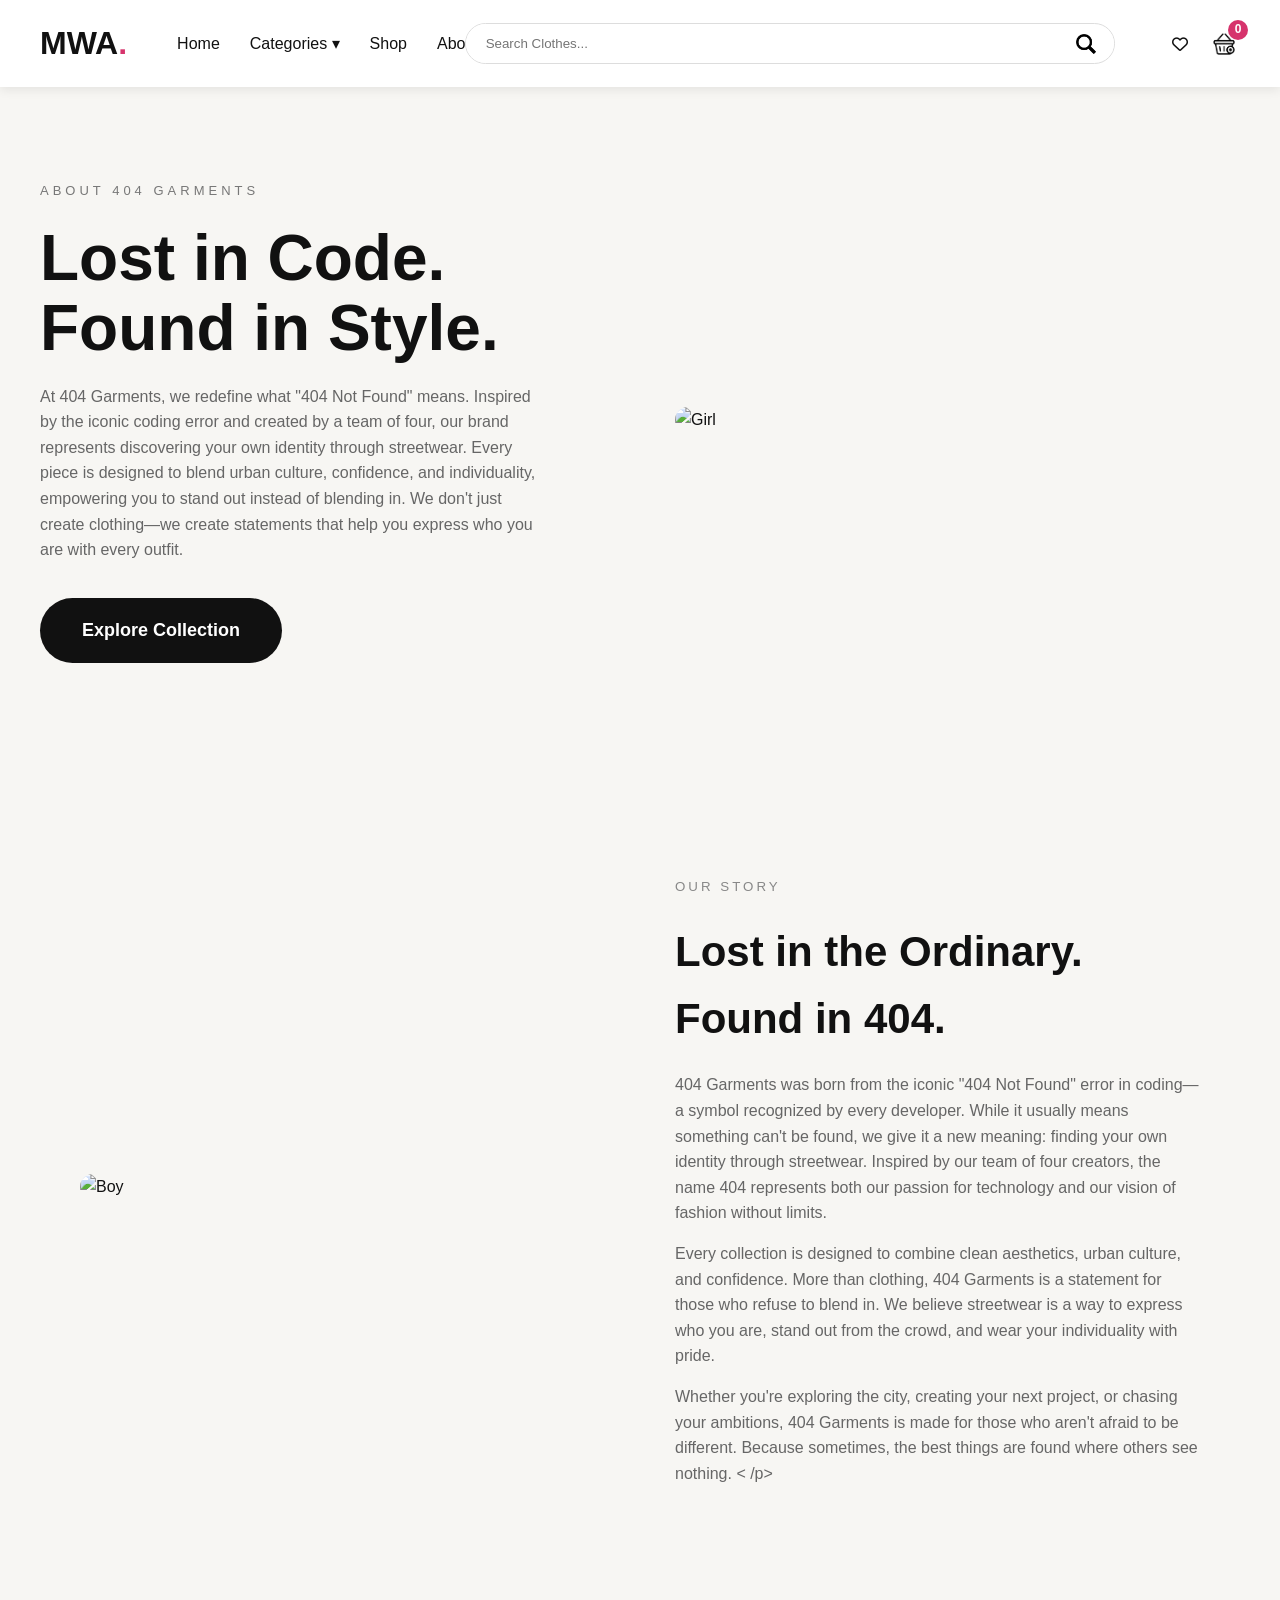
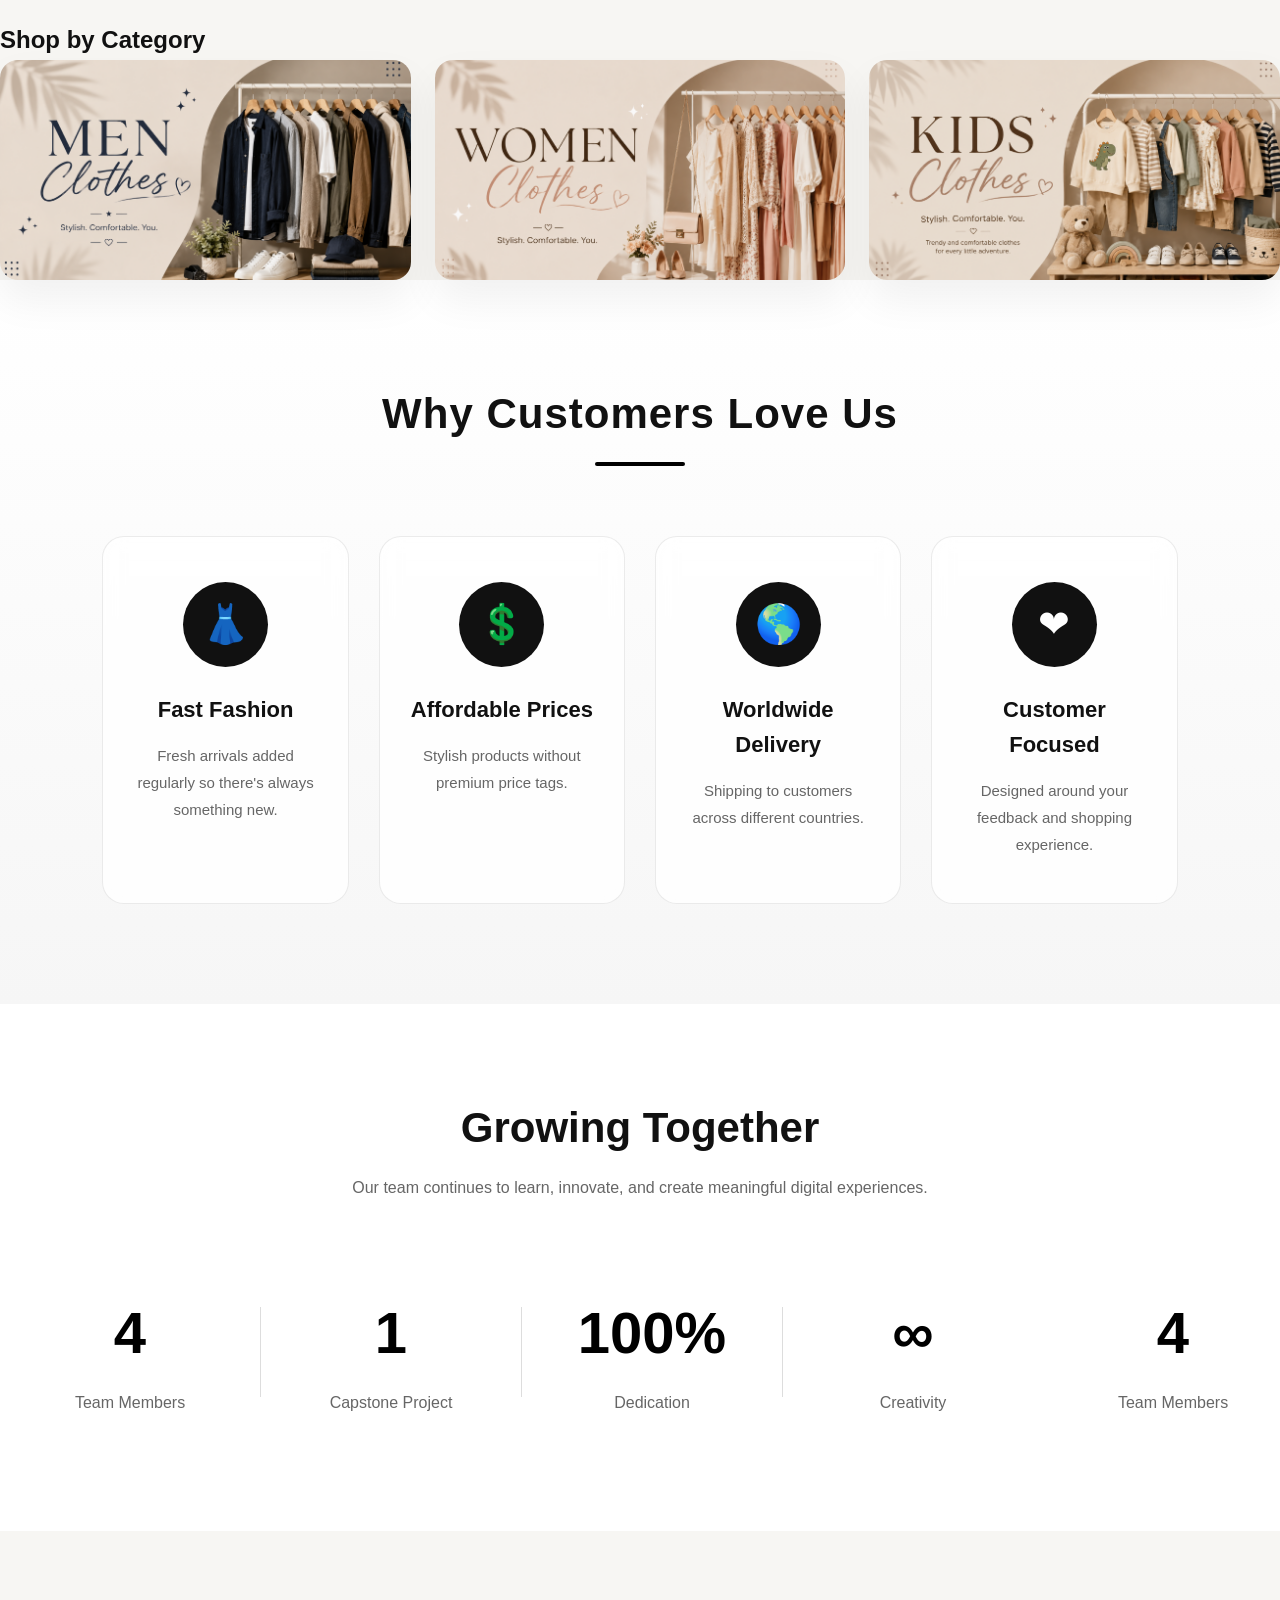
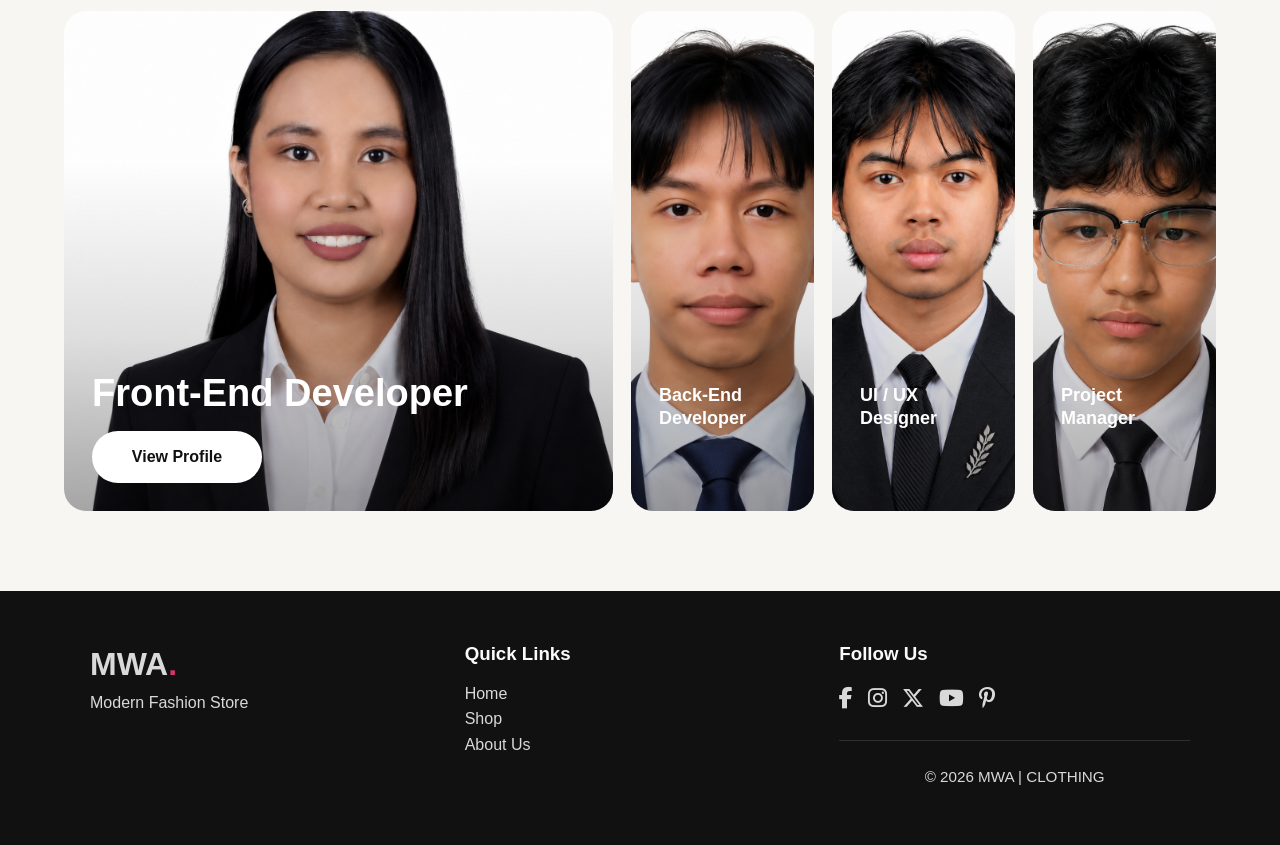
==== commit a4c1b033: "Update About page with 404 Garments branding, content, and images" ====
--- a/aboutus.html
+++ b/aboutus.html
@@ -140,41 +140,53 @@
     <!-- HERO -->
     <section class="hero">
         <div class="hero-text">
-            <span>ABOUT OUR BRAND</span>
-            <h1>Fashion Made For Everyone.</h1>
+            <span>ABOUT 404 GARMENTS</span>
+            <h1>Lost in Code. Found in Style.</h1>
 
             <p>
-                We believe streetwear is more than just fashion—it's a way to express
-                individuality, creativity, and confidence. Inspired by urban culture
-                and modern trends, our collections combine comfort, quality, and bold
-                designs to help you stand out and showcase your unique style every day.
+                At 404 Garments, we redefine what "404 Not Found" means. Inspired by the
+                iconic coding error and created by a team of four, our brand represents
+                discovering your own identity through streetwear. Every piece is designed
+                to blend urban culture, confidence, and individuality, empowering you to
+                stand out instead of blending in. We don't just create clothing—we create
+                statements that help you express who you are with every outfit.
             </p>
 
             <a href="shop.html" class="btn">Explore Collection</a>
         </div>
 
         <div class="hero-image">
-            <img src="https://images.unsplash.com/photo-1529139574466-a303027c1d8b?w=900" alt="">
+            <img src="pic1.png" alt="Girl">
         </div>
     </section>
 
     <!-- STORY -->
     <section class="story">
         <div class="story-image">
-            <img src="https://images.unsplash.com/photo-1483985988355-763728e1935b?w=900" alt="">
+            <img src="pic2.png" alt="Boy">
         </div>
         <div class="story-text">
             <small>OUR STORY</small>
-            <h2>Inspired by modern fashion, built for everyday people.</h2>
+            <h2>Lost in the Ordinary. Found in 404.</h2>
             <p>
-                Since the beginning, our goal has been simple:
-                create fashionable clothing that is affordable without
-                compromising quality.
+                404 Garments was born from the iconic "404 Not Found" error in coding—a
+                symbol recognized by every developer. While it usually means something
+                can't be found, we give it a new meaning: finding your own identity through
+                streetwear. Inspired by our team of four creators, the name 404 represents
+                both our passion for technology and our vision of fashion without limits.
             </p>
             <p>
-                Every month we introduce new collections inspired by global
-                trends while listening closely to what our customers love.
+                Every collection is designed to combine clean aesthetics, urban culture,
+                and confidence. More than clothing, 404 Garments is a statement for those
+                who refuse to blend in. We believe streetwear is a way to express who you
+                are, stand out from the crowd, and wear your individuality with pride.
             </p>
+            <p>
+                Whether you're exploring the city, creating your next project, or chasing
+                your ambitions, 404 Garments is made for those who aren't afraid to be
+                different. Because sometimes, the best things are found where others see
+                nothing.
+<            /p>
         </div>
     </section>
 
@@ -354,7 +366,7 @@
 
         <!-- CARD 4 -->
         <div class="card">
-            <img src="images/member4.jpg" alt="Member 4">
+            <img src="images/justin.png" alt="Member 4">
             <div class="overlay">
                 <div class="content">
                     <h2>Project Manager</h2>
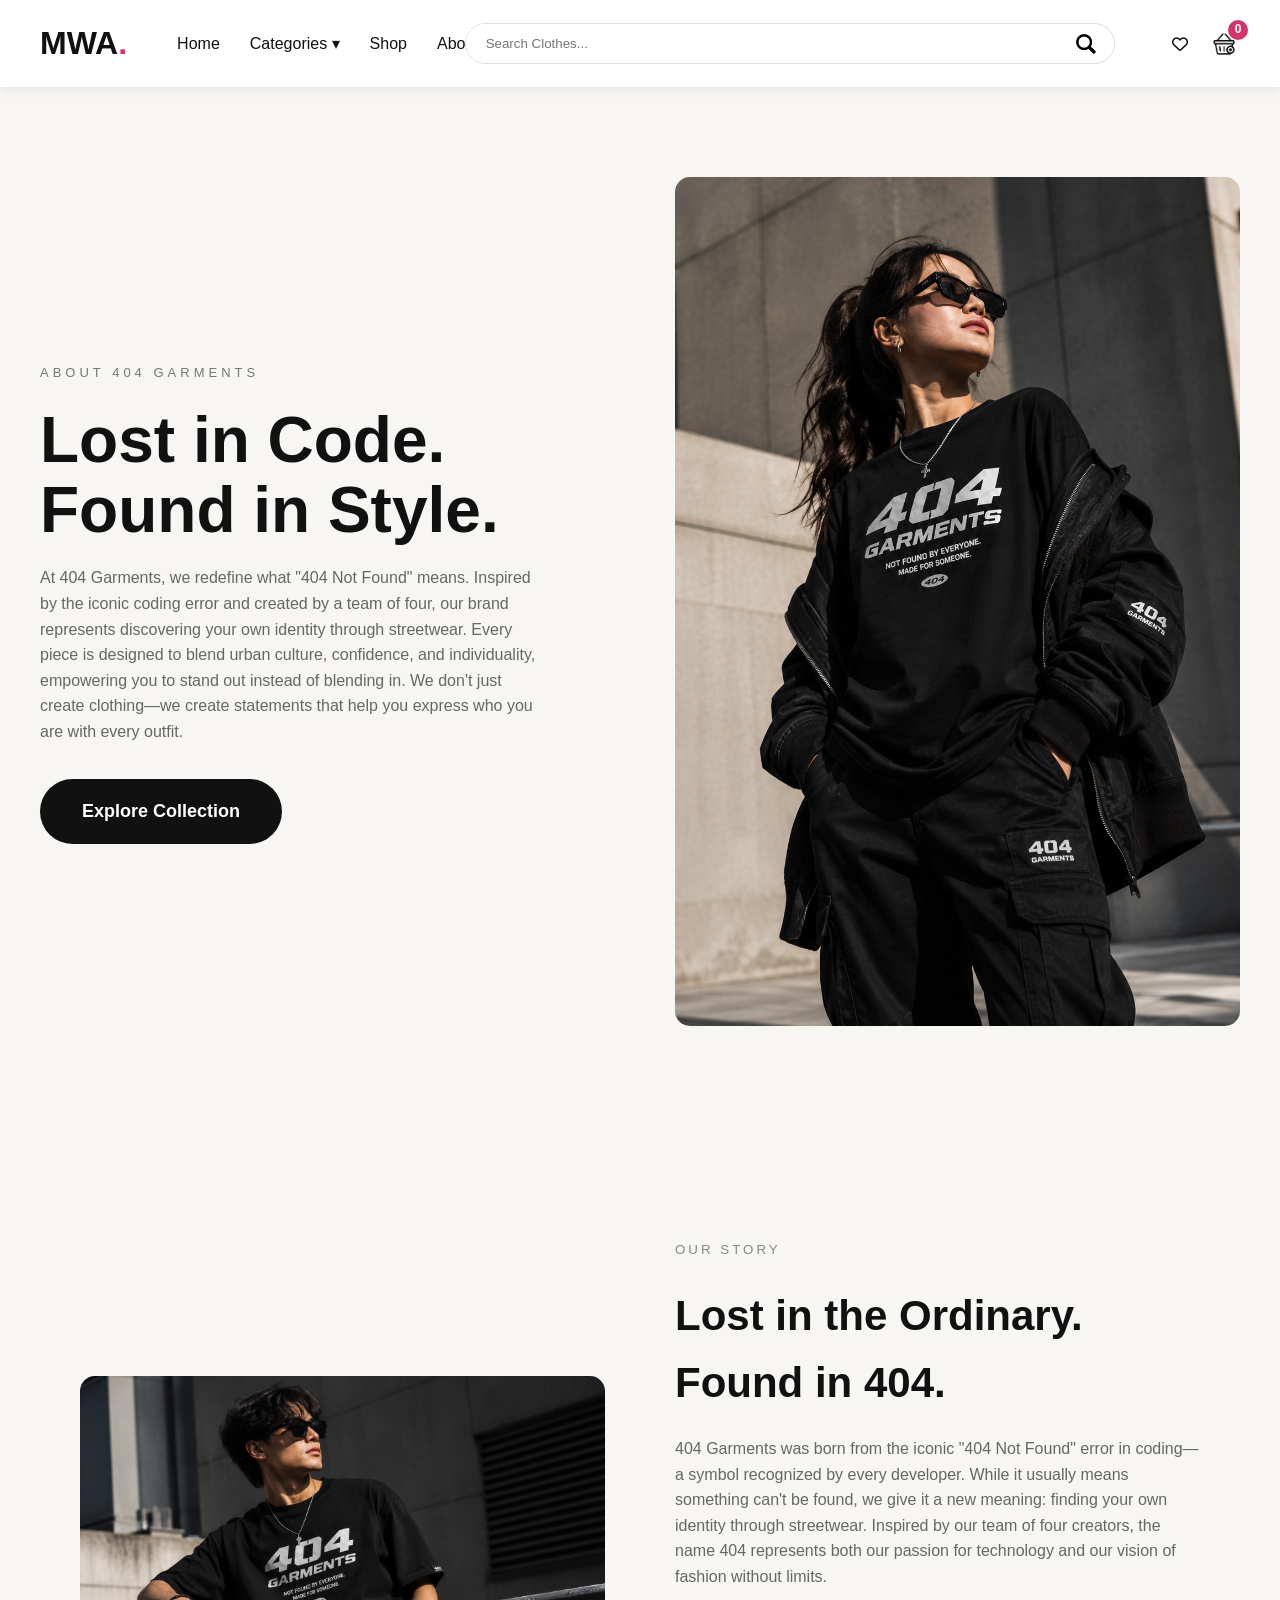
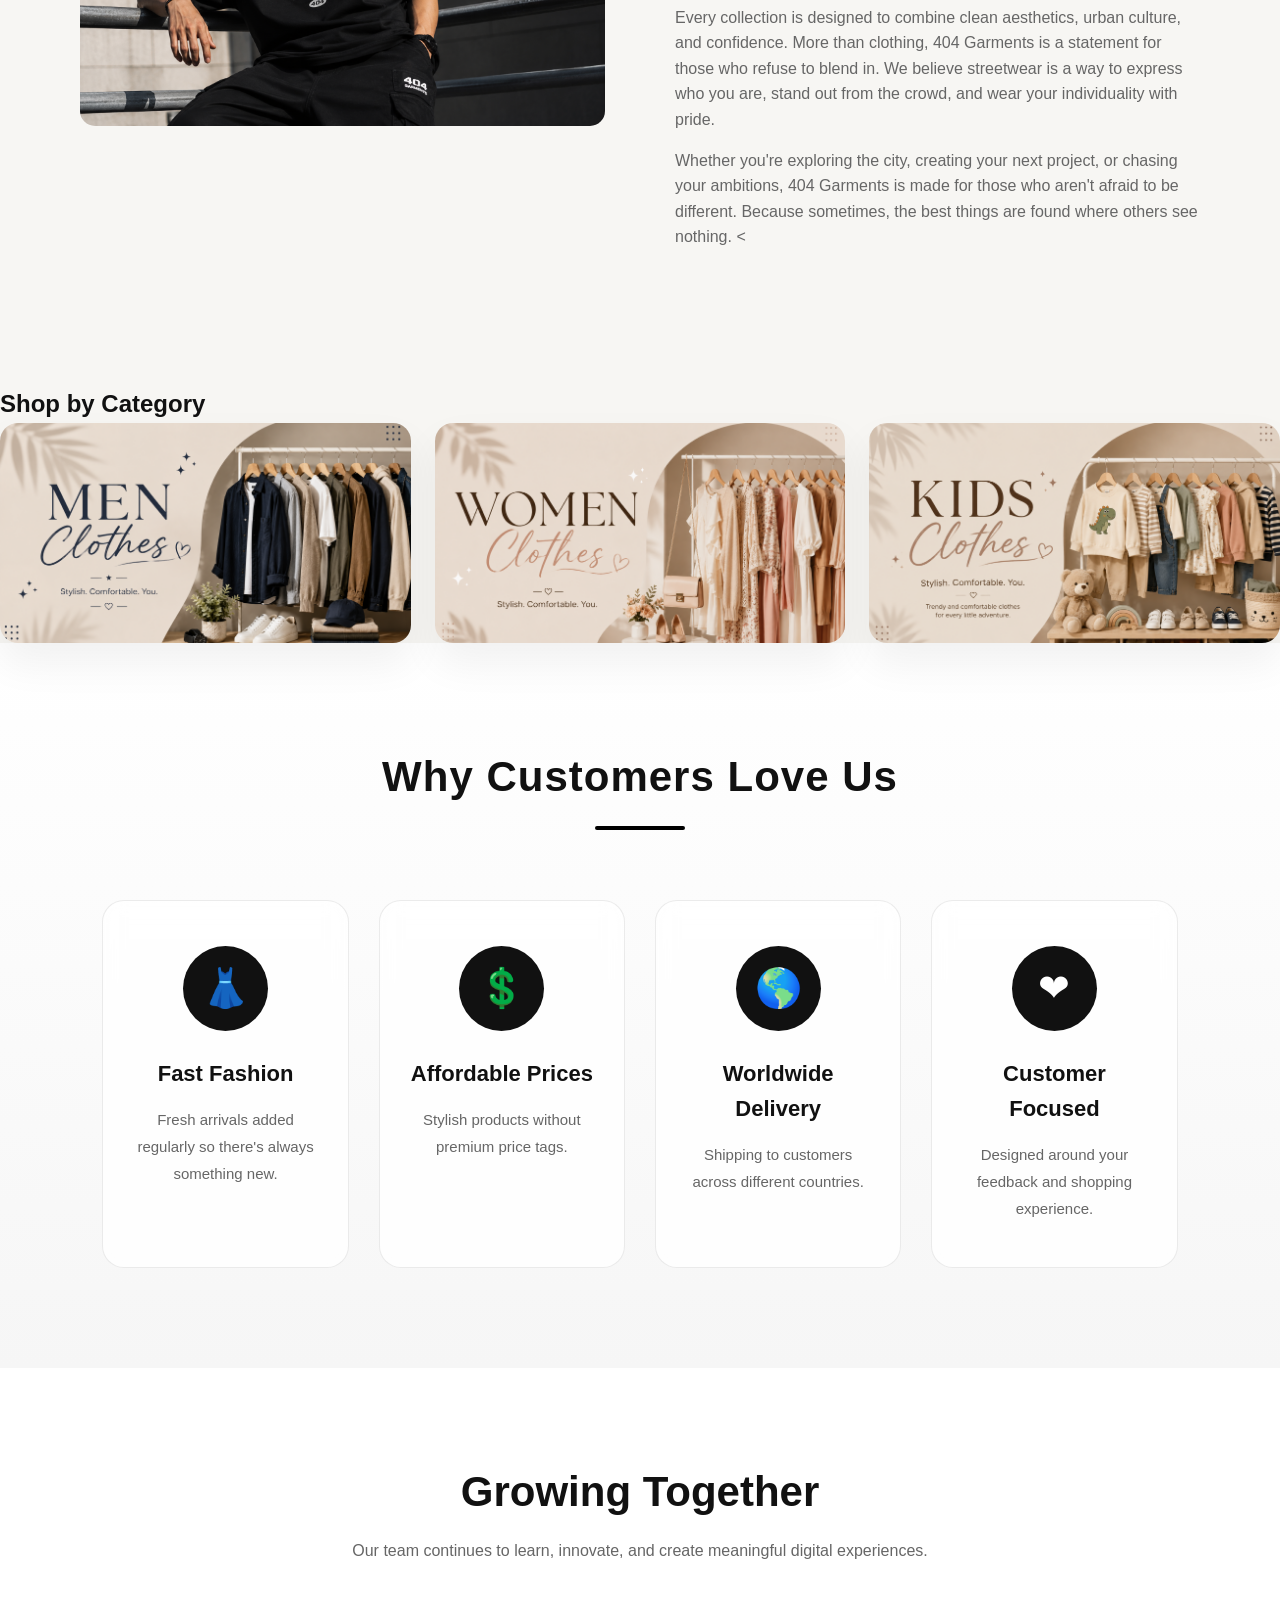
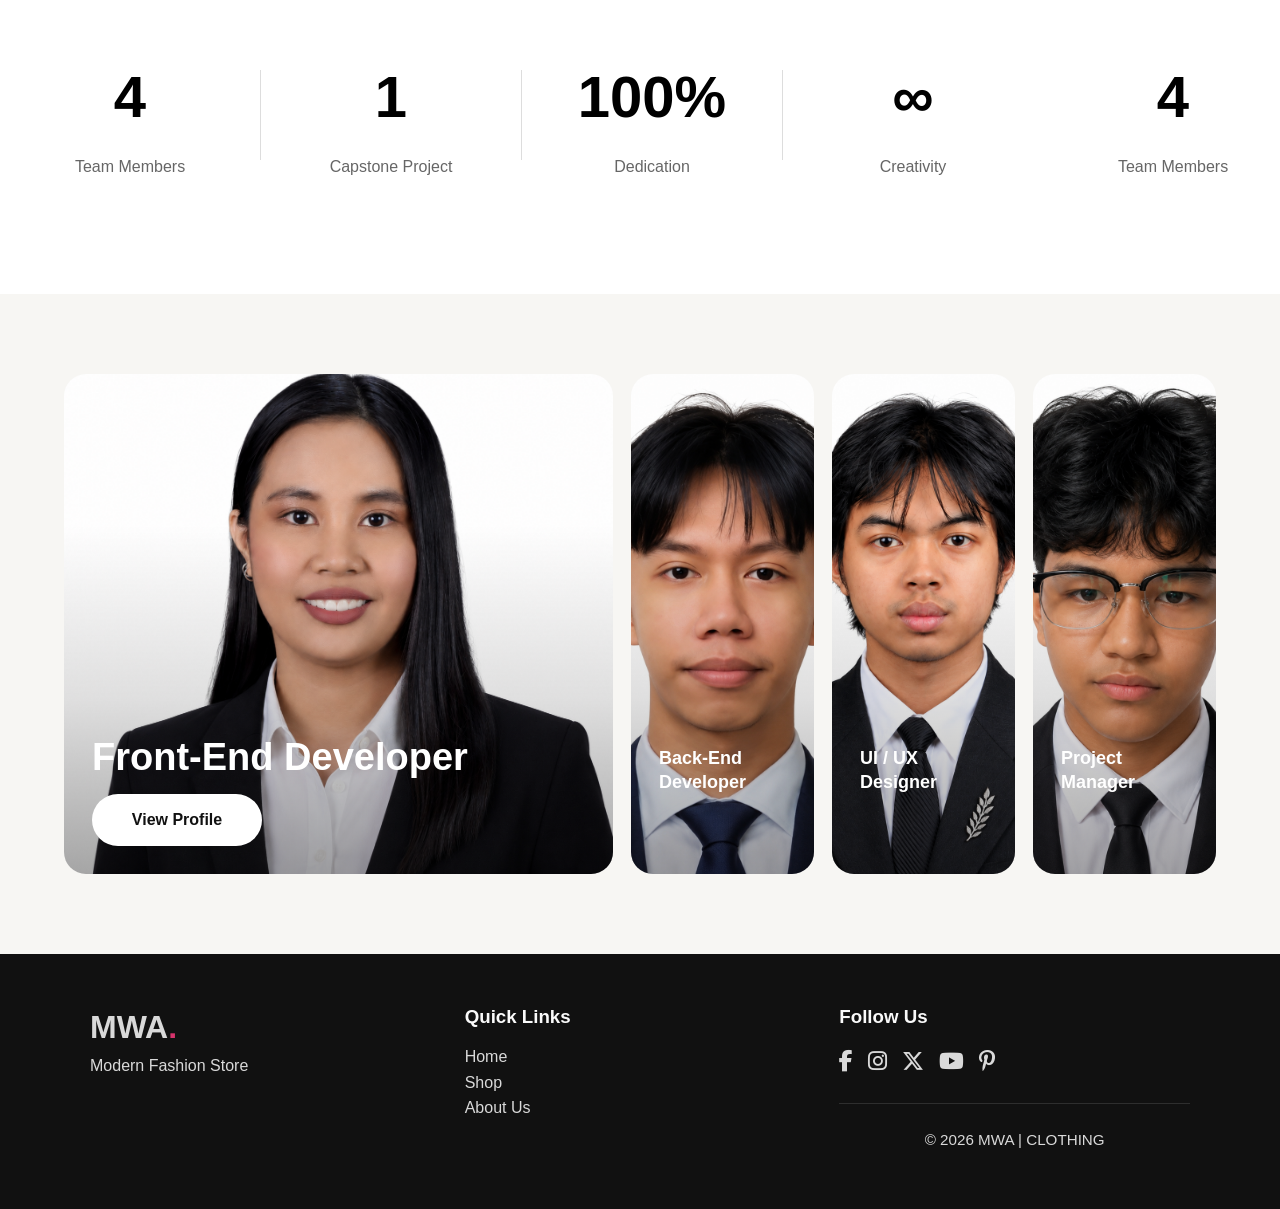
==== commit 715b2758: "Update aboutus.html" ====
--- a/aboutus.html
+++ b/aboutus.html
@@ -186,7 +186,7 @@
                 your ambitions, 404 Garments is made for those who aren't afraid to be
                 different. Because sometimes, the best things are found where others see
                 nothing.
-<            /p>
+<            </p>
         </div>
     </section>
 
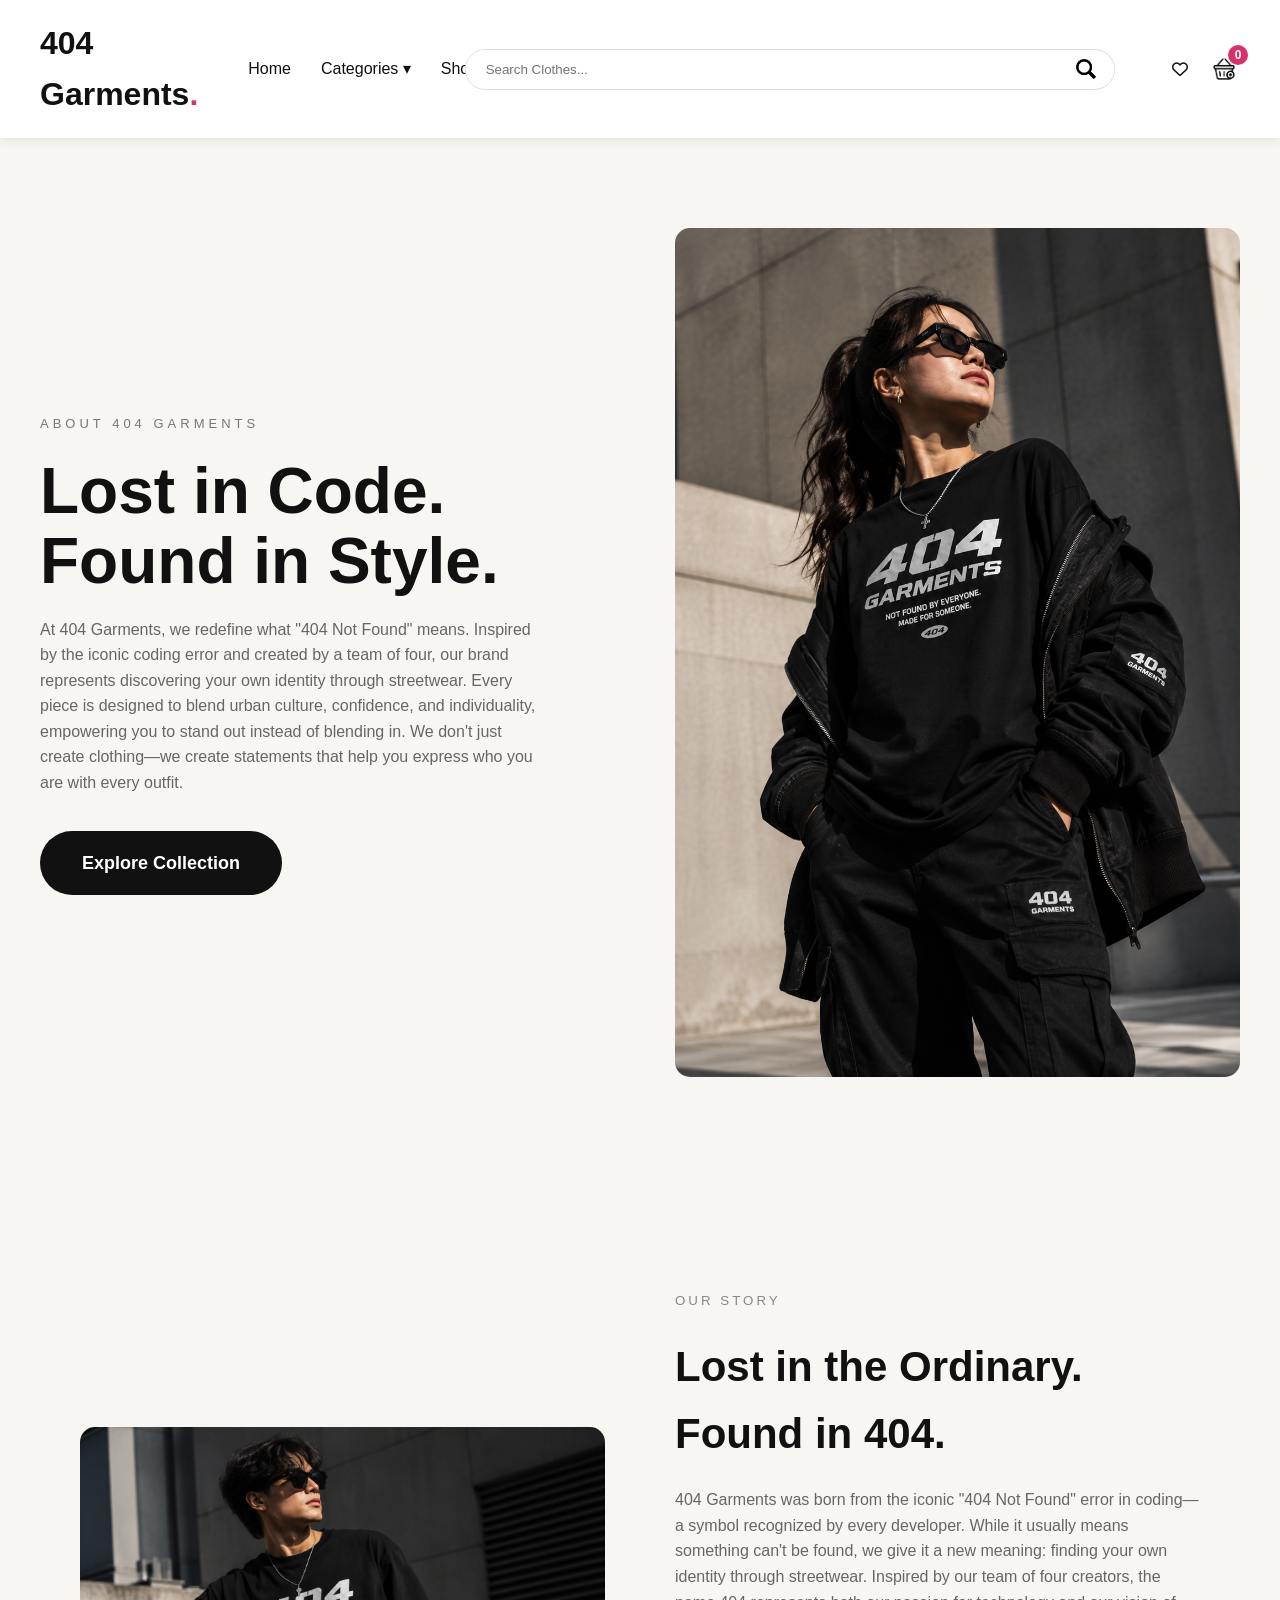
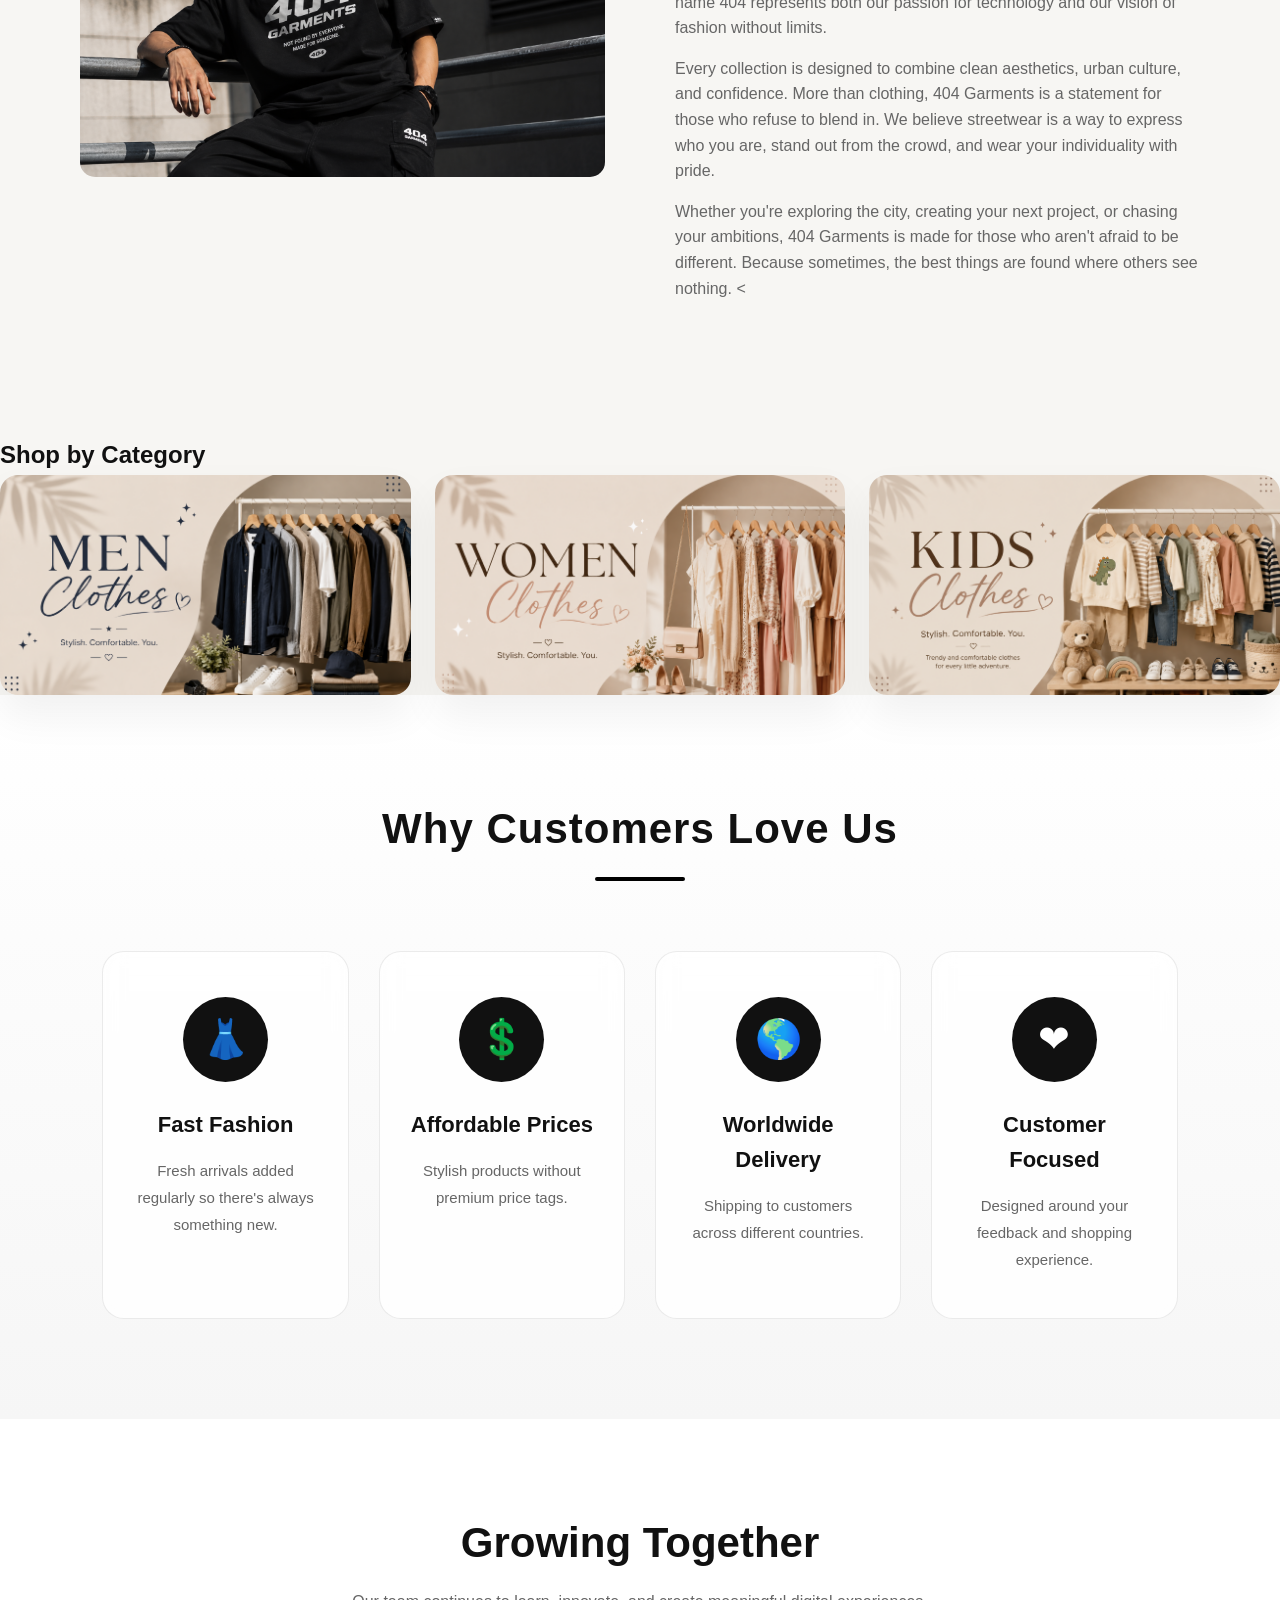
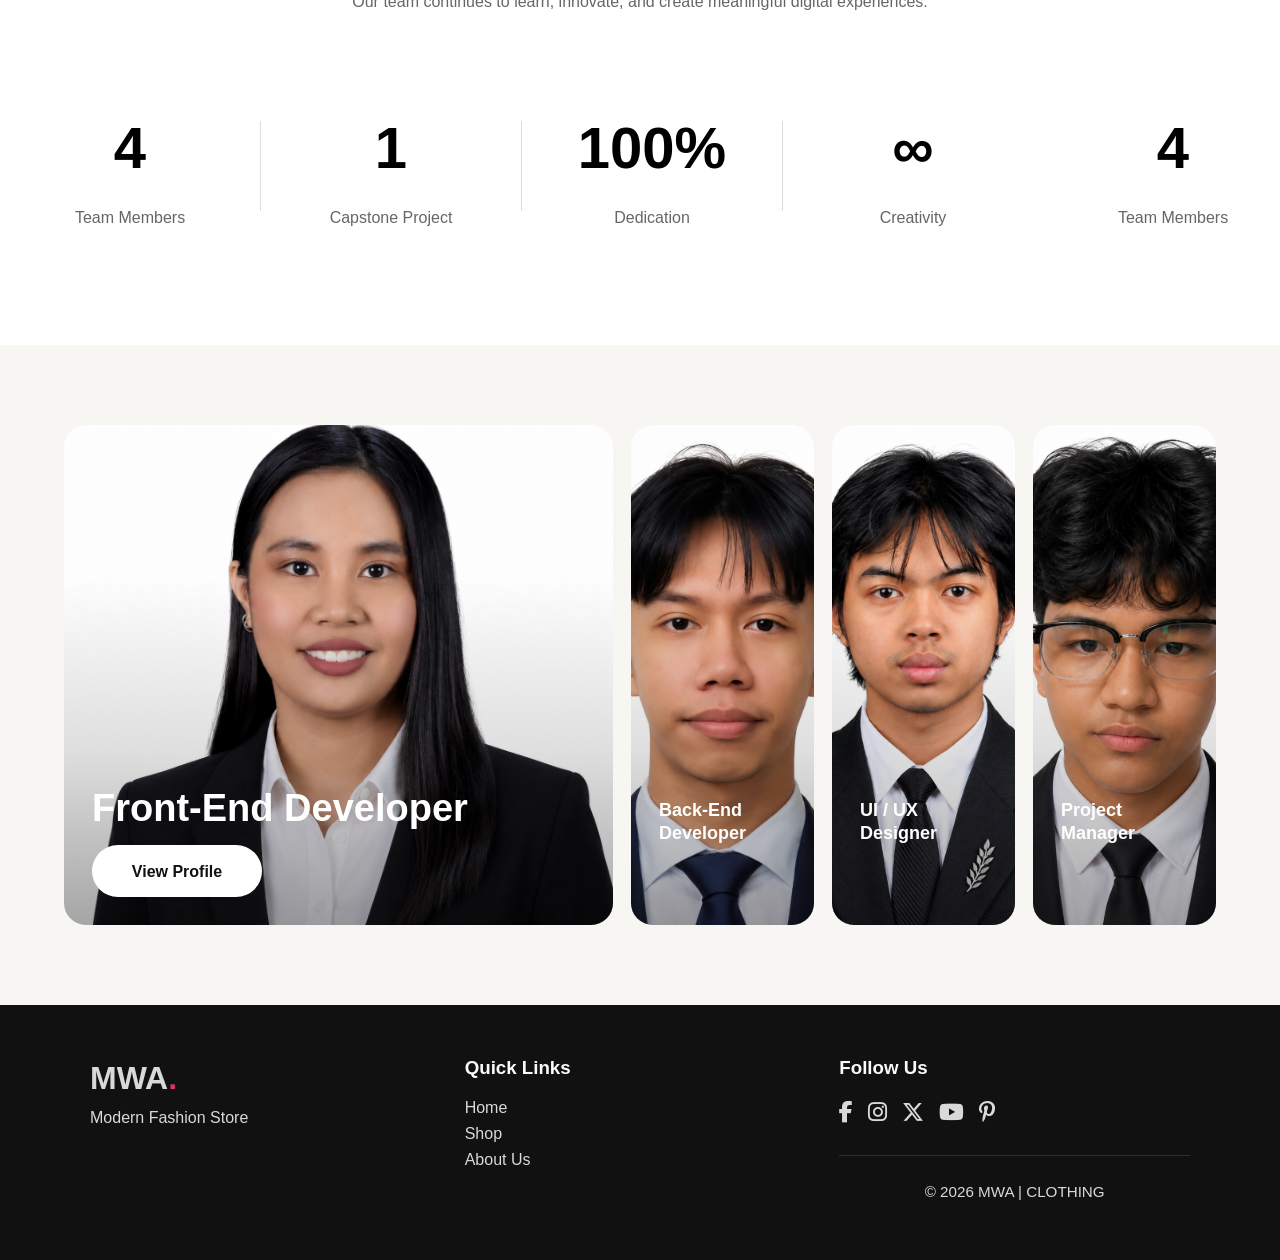
==== commit 503b684d: "Update print statement" ====
--- a/aboutus.html
+++ b/aboutus.html
@@ -6,7 +6,7 @@
     <link rel="stylesheet" href="aboutus.css">
     <link rel="stylesheet" href="modals.css">
     <link rel="stylesheet" href="https://cdnjs.cloudflare.com/ajax/libs/font-awesome/6.6.0/css/all.min.css">
-    <title>MWA | About Us</title>
+    <title>404 Garments | About Us</title>
 </head>  
 <body>
 
@@ -14,7 +14,7 @@
       <div class="left">
 
         <a href="home.html" class="logo">
-            MWA<span class="logo-dot">.</span>
+            404 Garments<span class="logo-dot">.</span>
         </a>
 
         <button class="hamburger" id="hamburgerBtn" aria-label="Toggle navigation" aria-expanded="false">
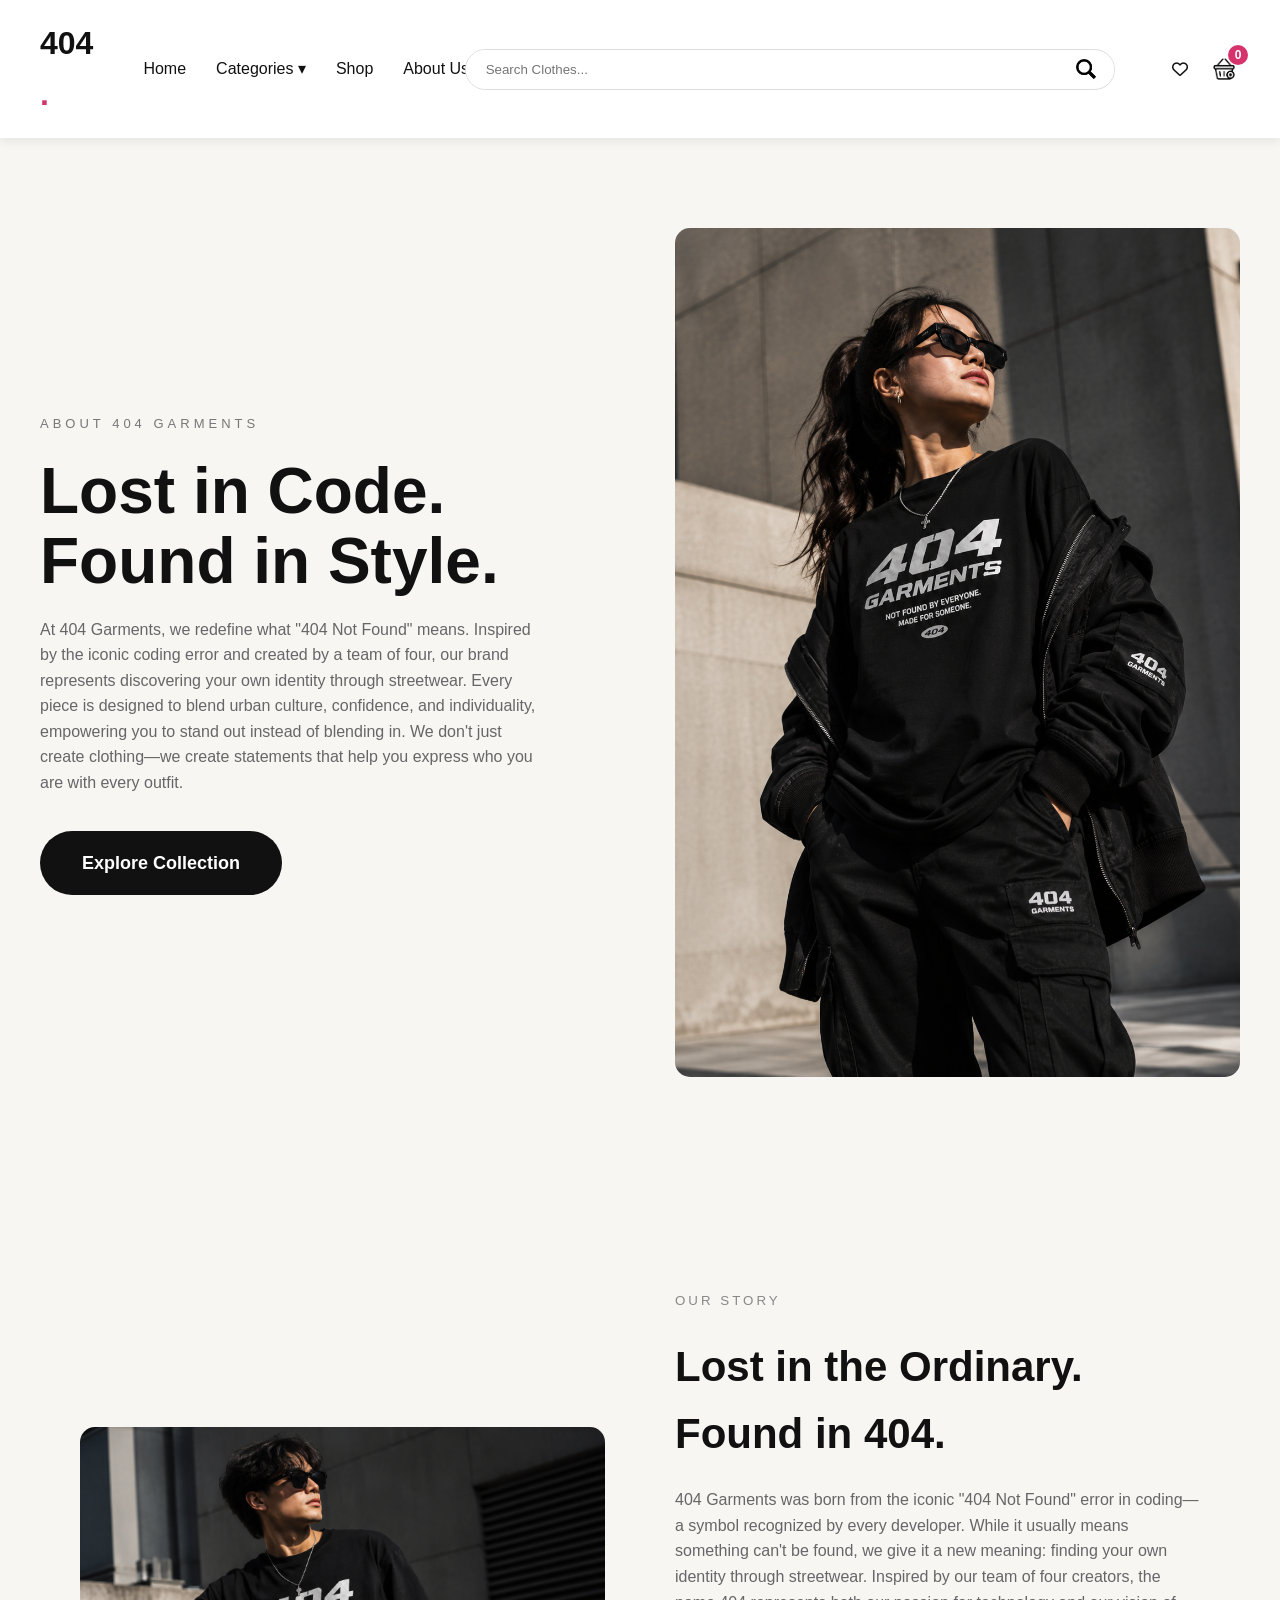
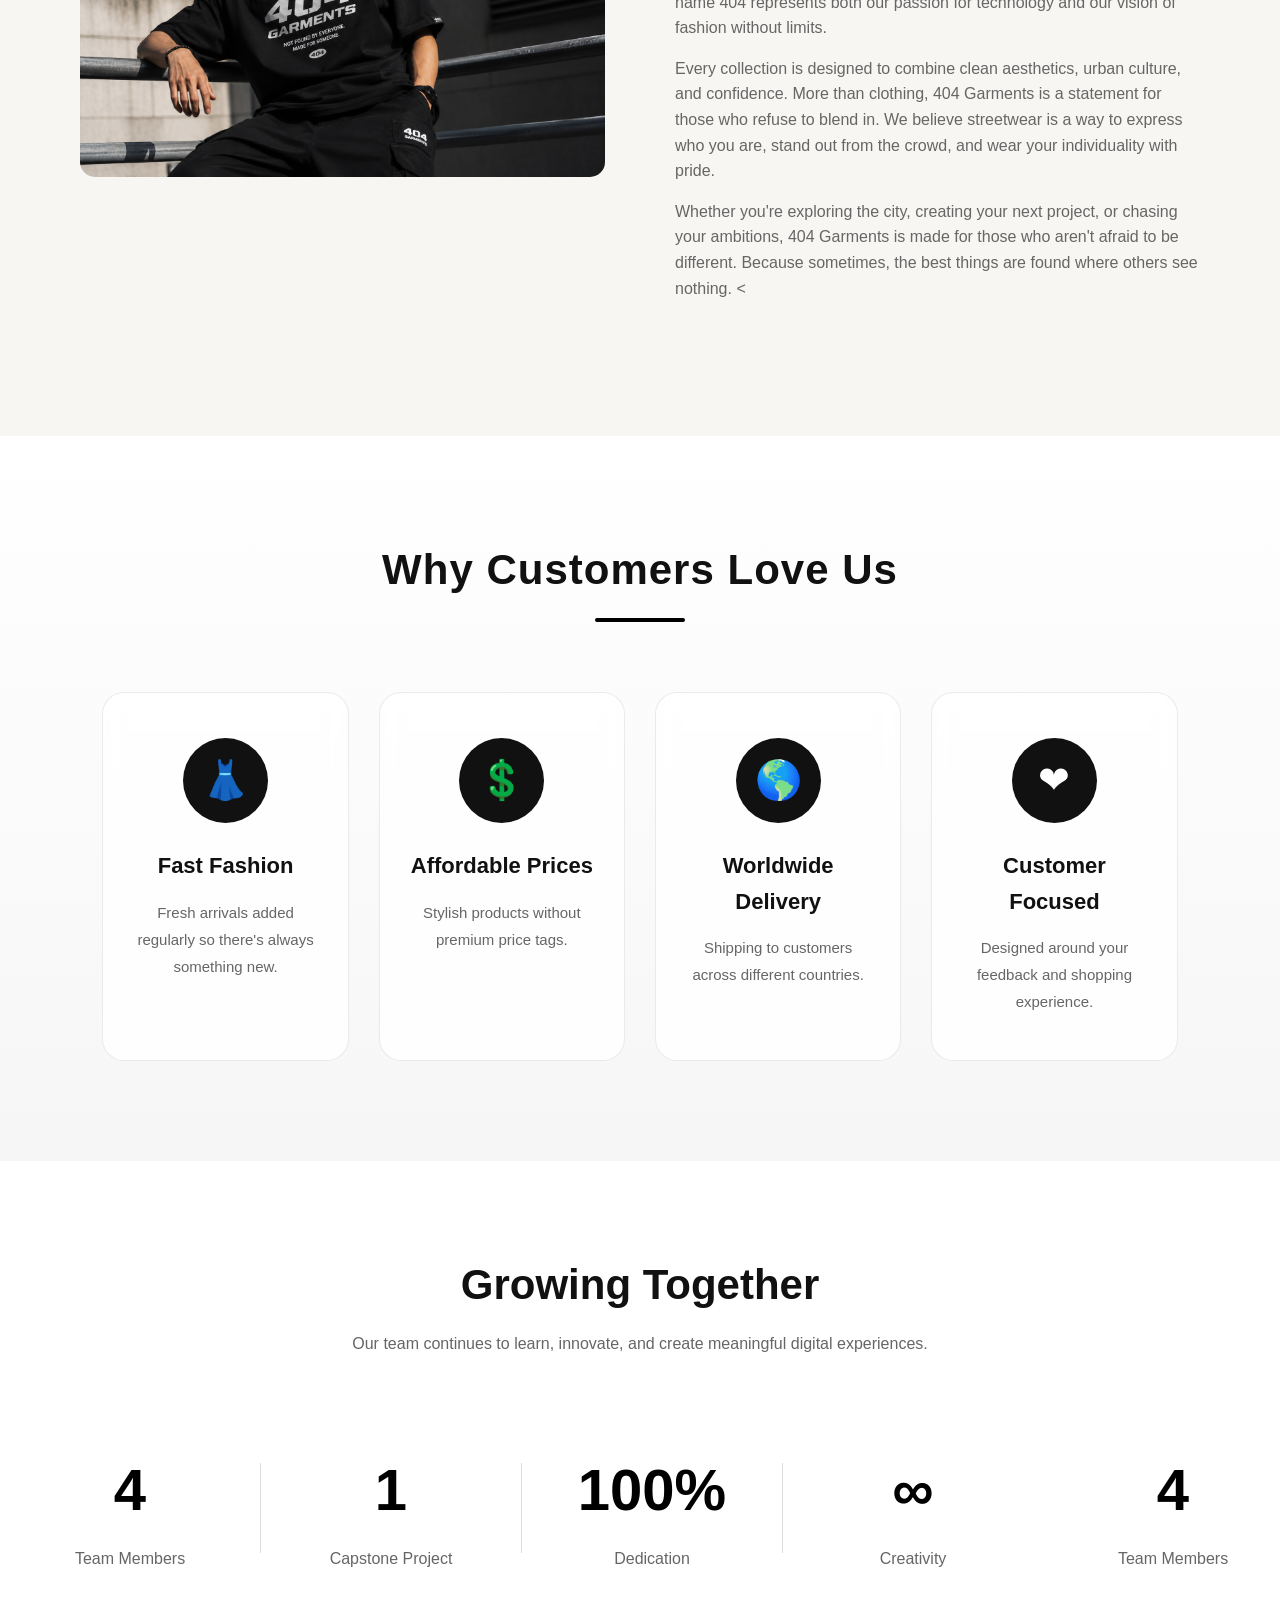
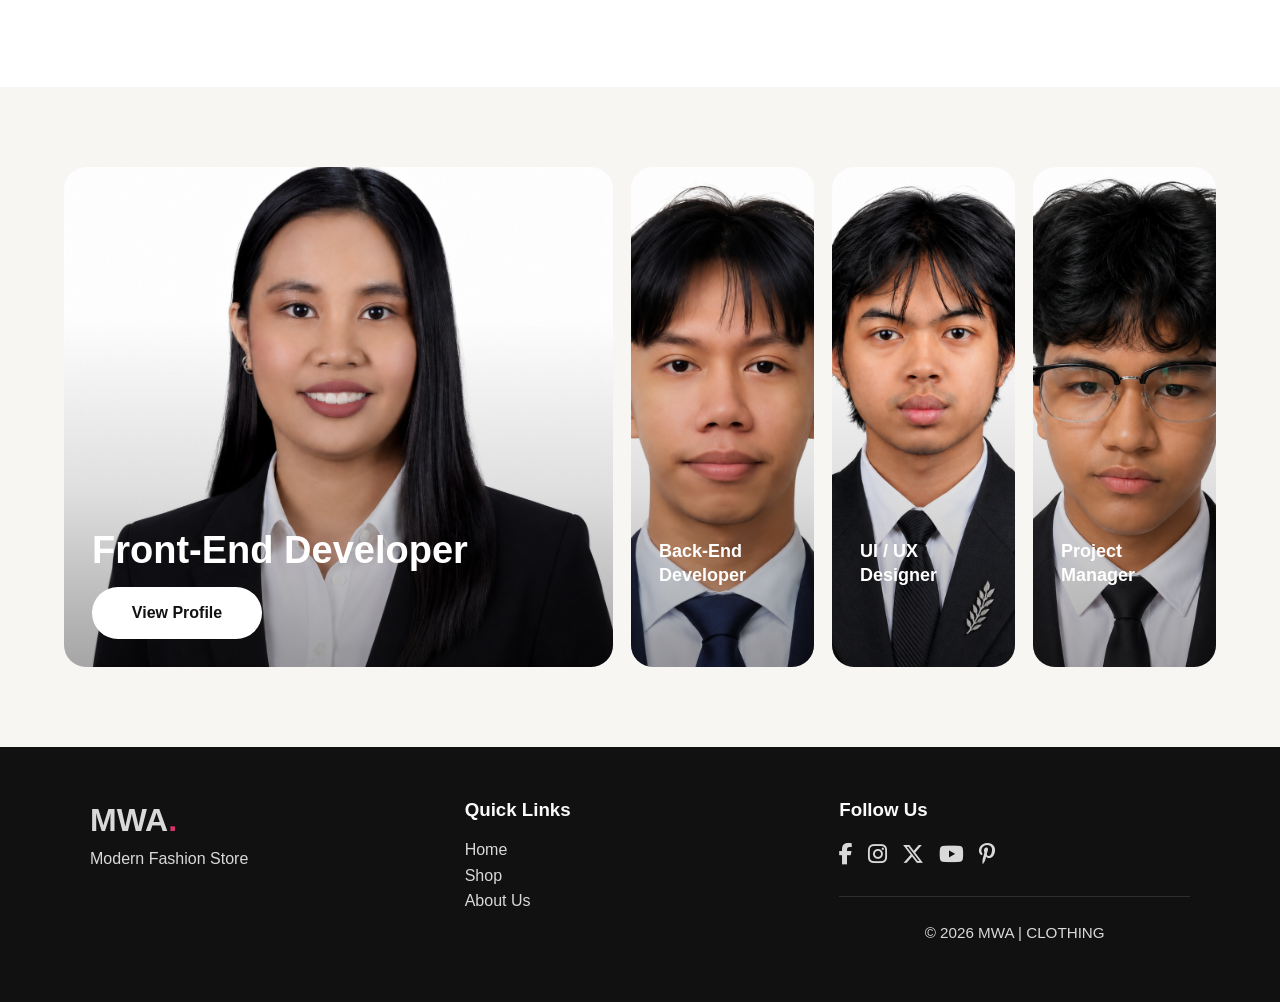
==== commit 9a37c10e: "Change the logo name" ====
--- a/aboutus.html
+++ b/aboutus.html
@@ -14,7 +14,7 @@
       <div class="left">
 
         <a href="home.html" class="logo">
-            404 Garments<span class="logo-dot">.</span>
+            404 <span class="logo-dot">.</span>
         </a>
 
         <button class="hamburger" id="hamburgerBtn" aria-label="Toggle navigation" aria-expanded="false">
@@ -190,42 +190,6 @@
         </div>
     </section>
 
-   <!-- CATEGORIES -->
-
-<section class="categories">
-
-    <h2>Shop by Category</h2>
-
-    <div class="category-container">
-
-        <a href="Mens.html" class="category-card">
-
-            <img src="images/mensss.png">
-
-            <!-- <h3>Men</h3> -->
-
-        </a>
-
-        <a href="women.html" class="category-card">
-
-            <img src="./images/womens.png">
-
-            <!-- <h3>Women</h3> -->
-
-        </a>
-
-        <a href="kids.html" class="category-card">
-
-            <img src="./images/kids.png" >
-
-            <!-- <h3>Kids</h3> -->
-
-        </a>
-
-    </div>
-
-</section>
-
    <!-- FEATURES-->
 <section class="features">
 
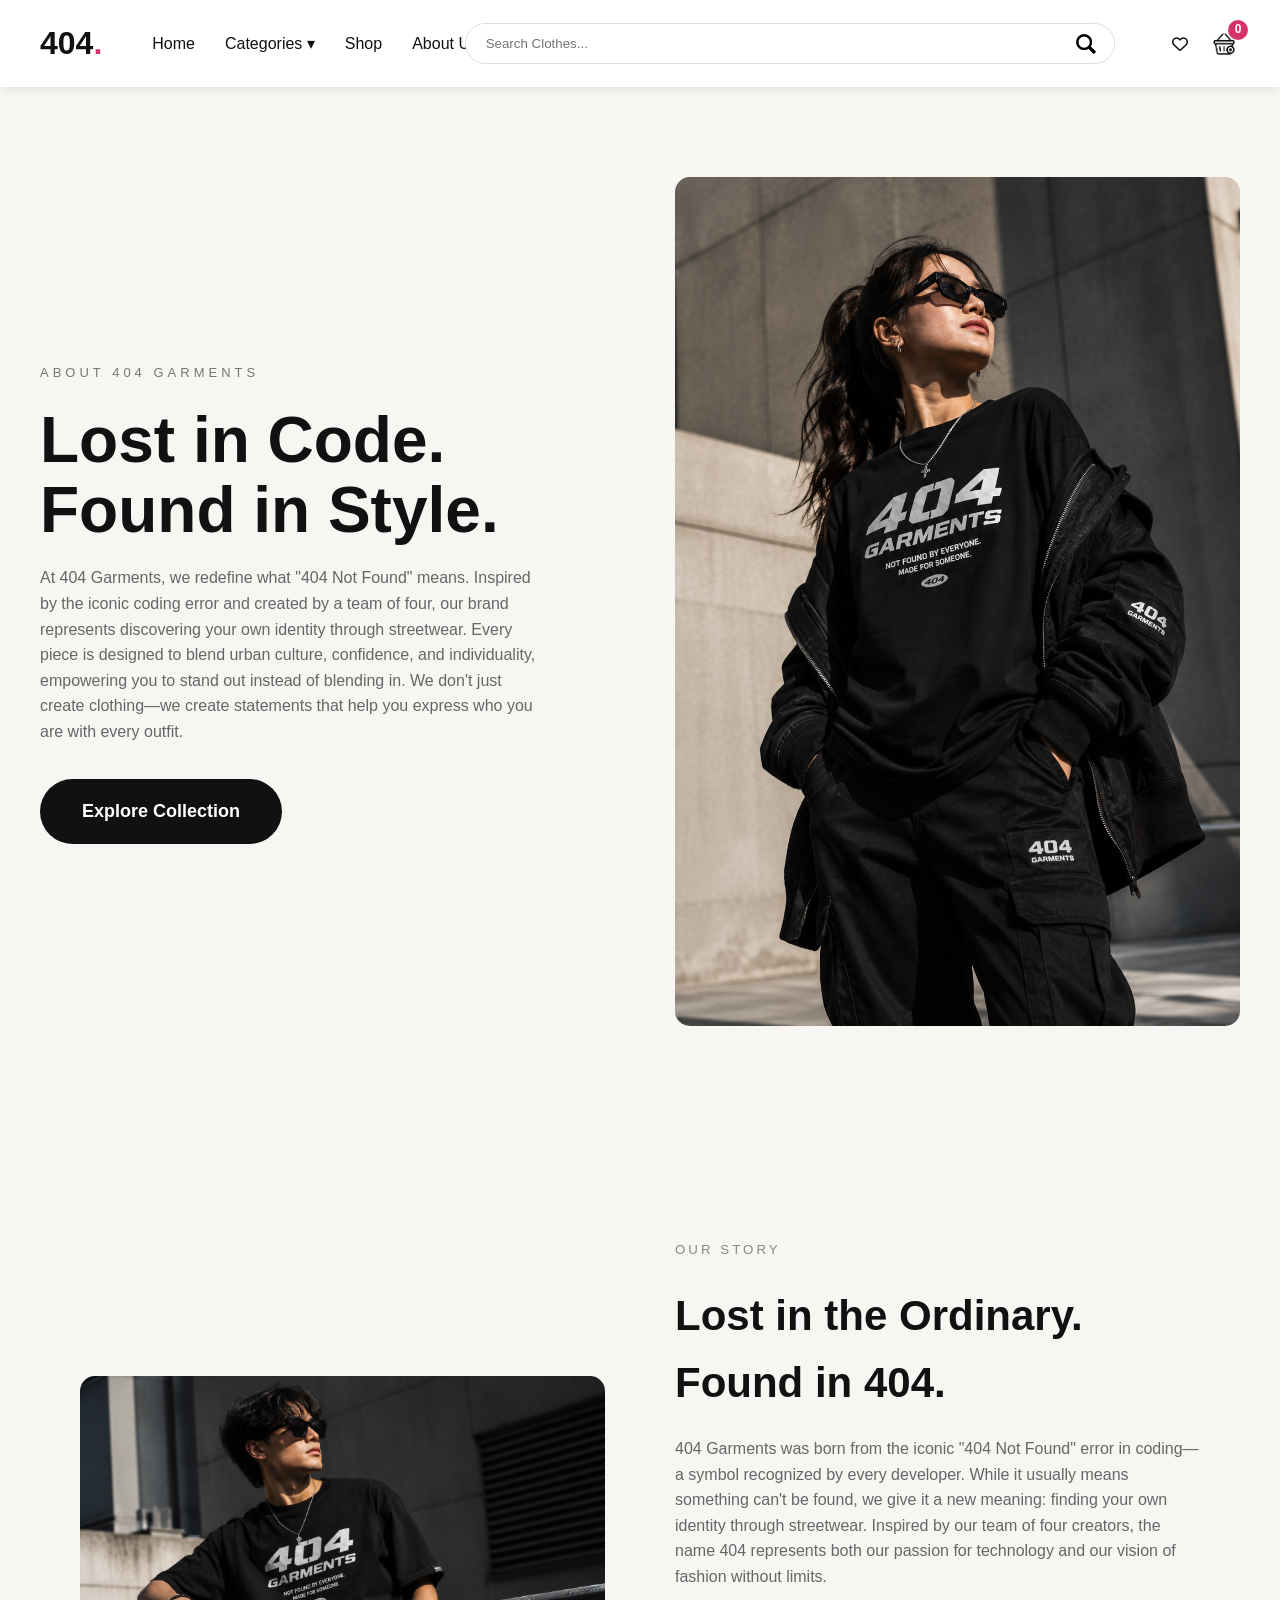
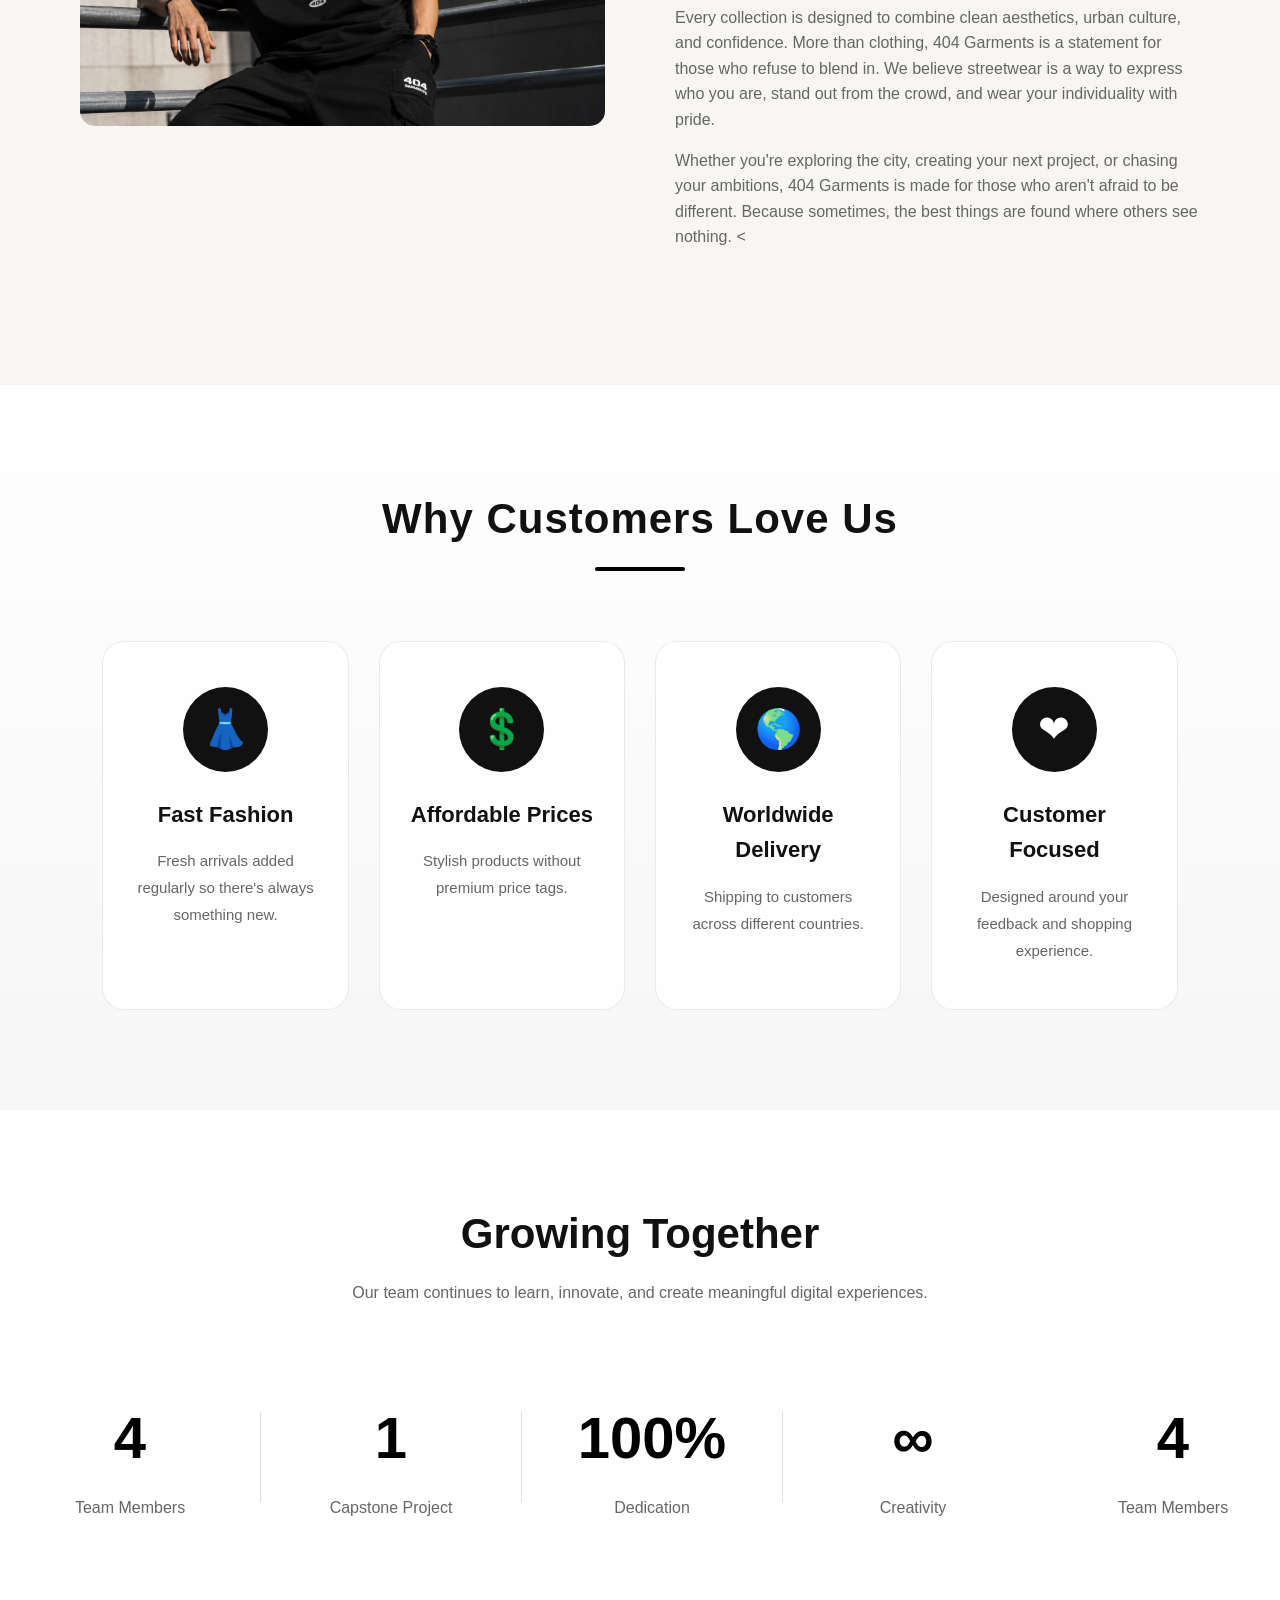
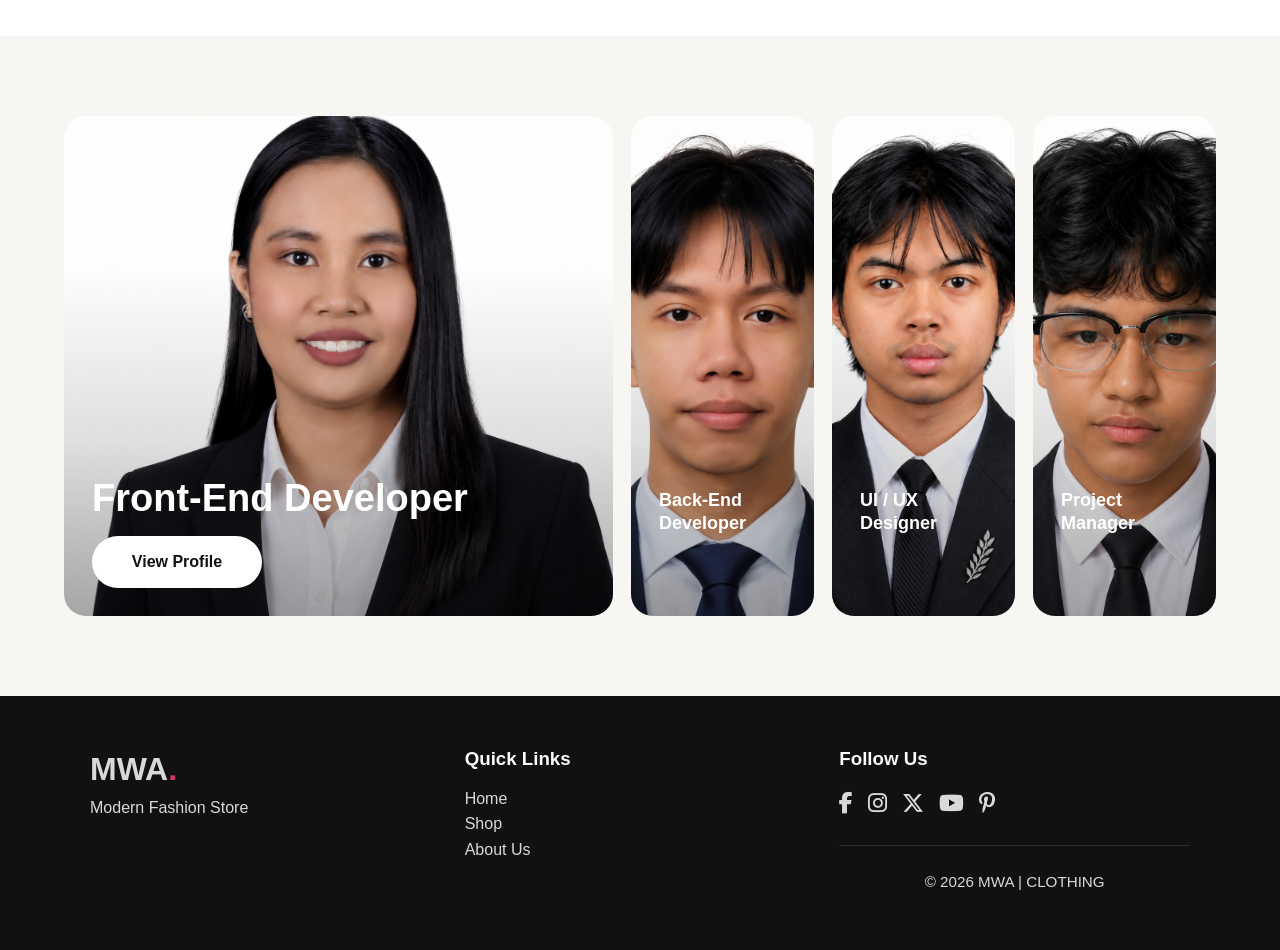
==== commit cca77fac: "Update aboutus.html" ====
--- a/aboutus.html
+++ b/aboutus.html
@@ -14,7 +14,7 @@
       <div class="left">
 
         <a href="home.html" class="logo">
-            404 <span class="logo-dot">.</span>
+            404<span class="logo-dot">.</span>
         </a>
 
         <button class="hamburger" id="hamburgerBtn" aria-label="Toggle navigation" aria-expanded="false">
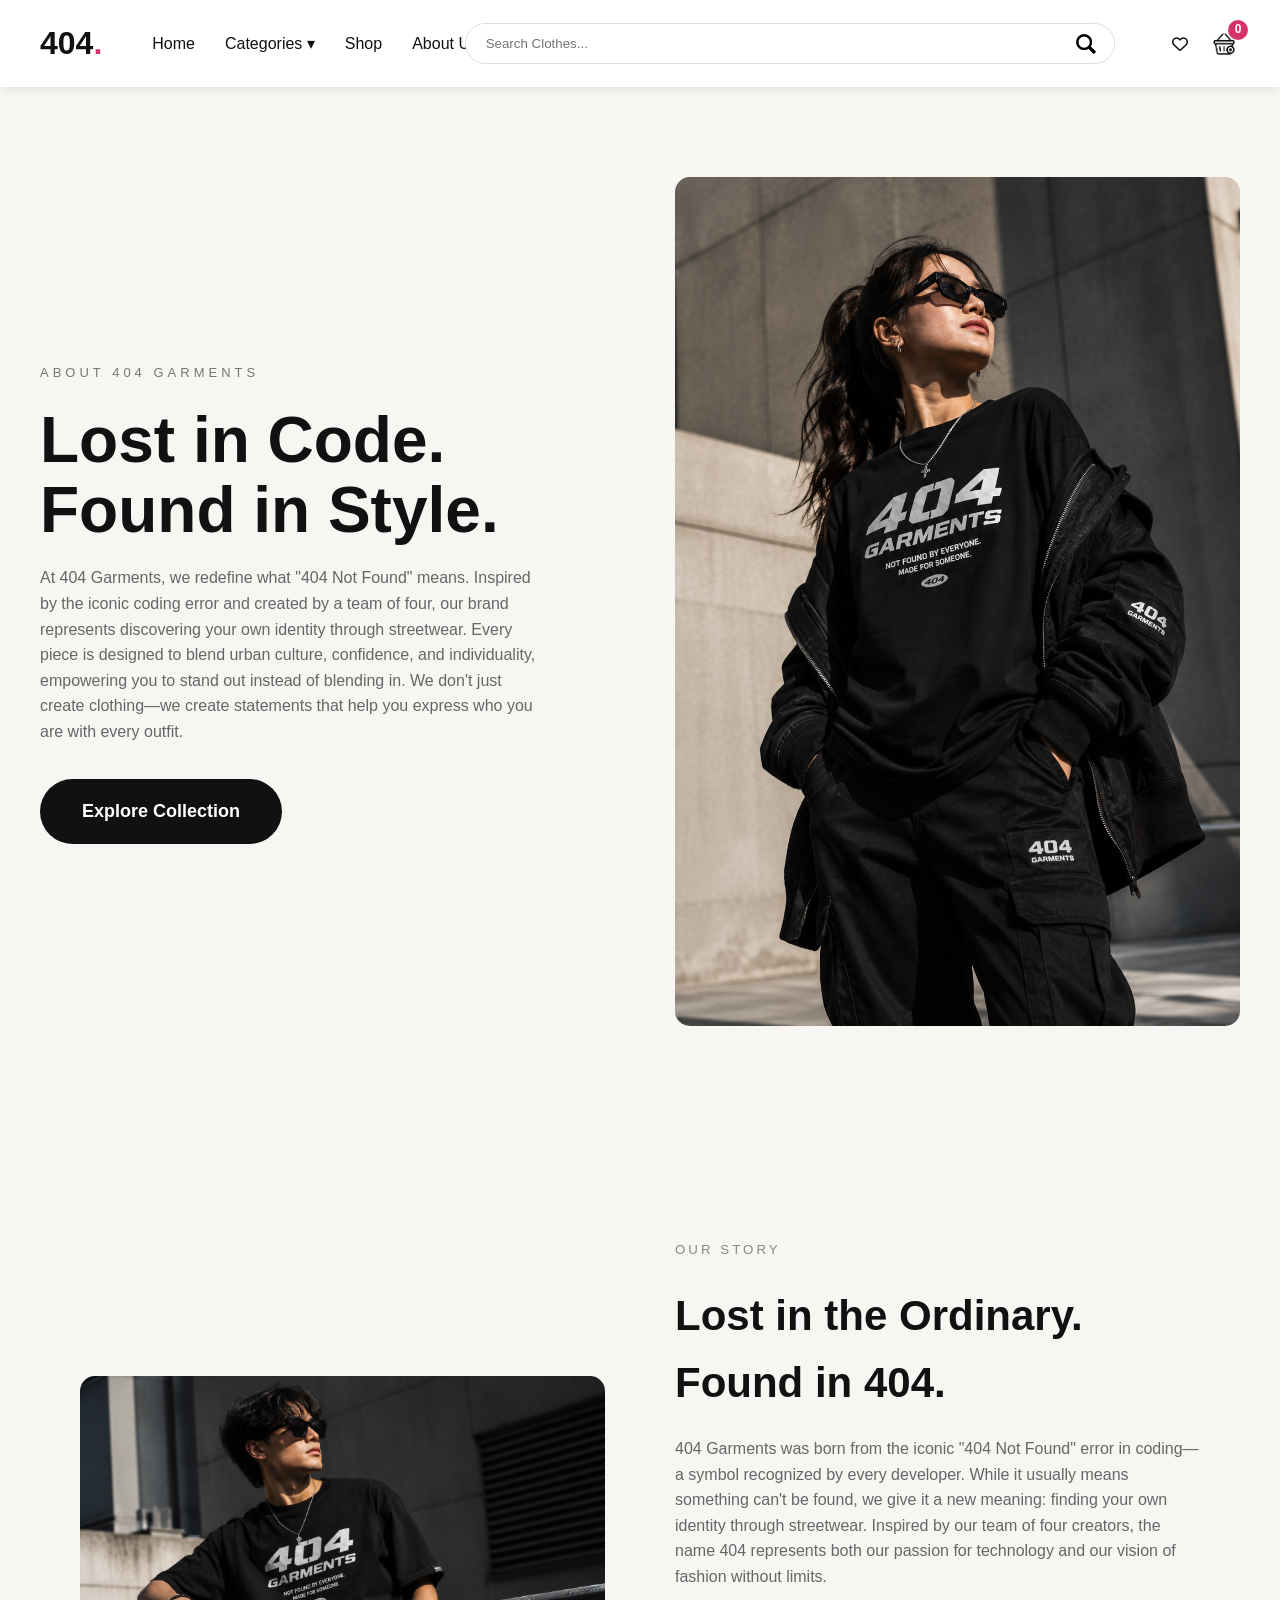
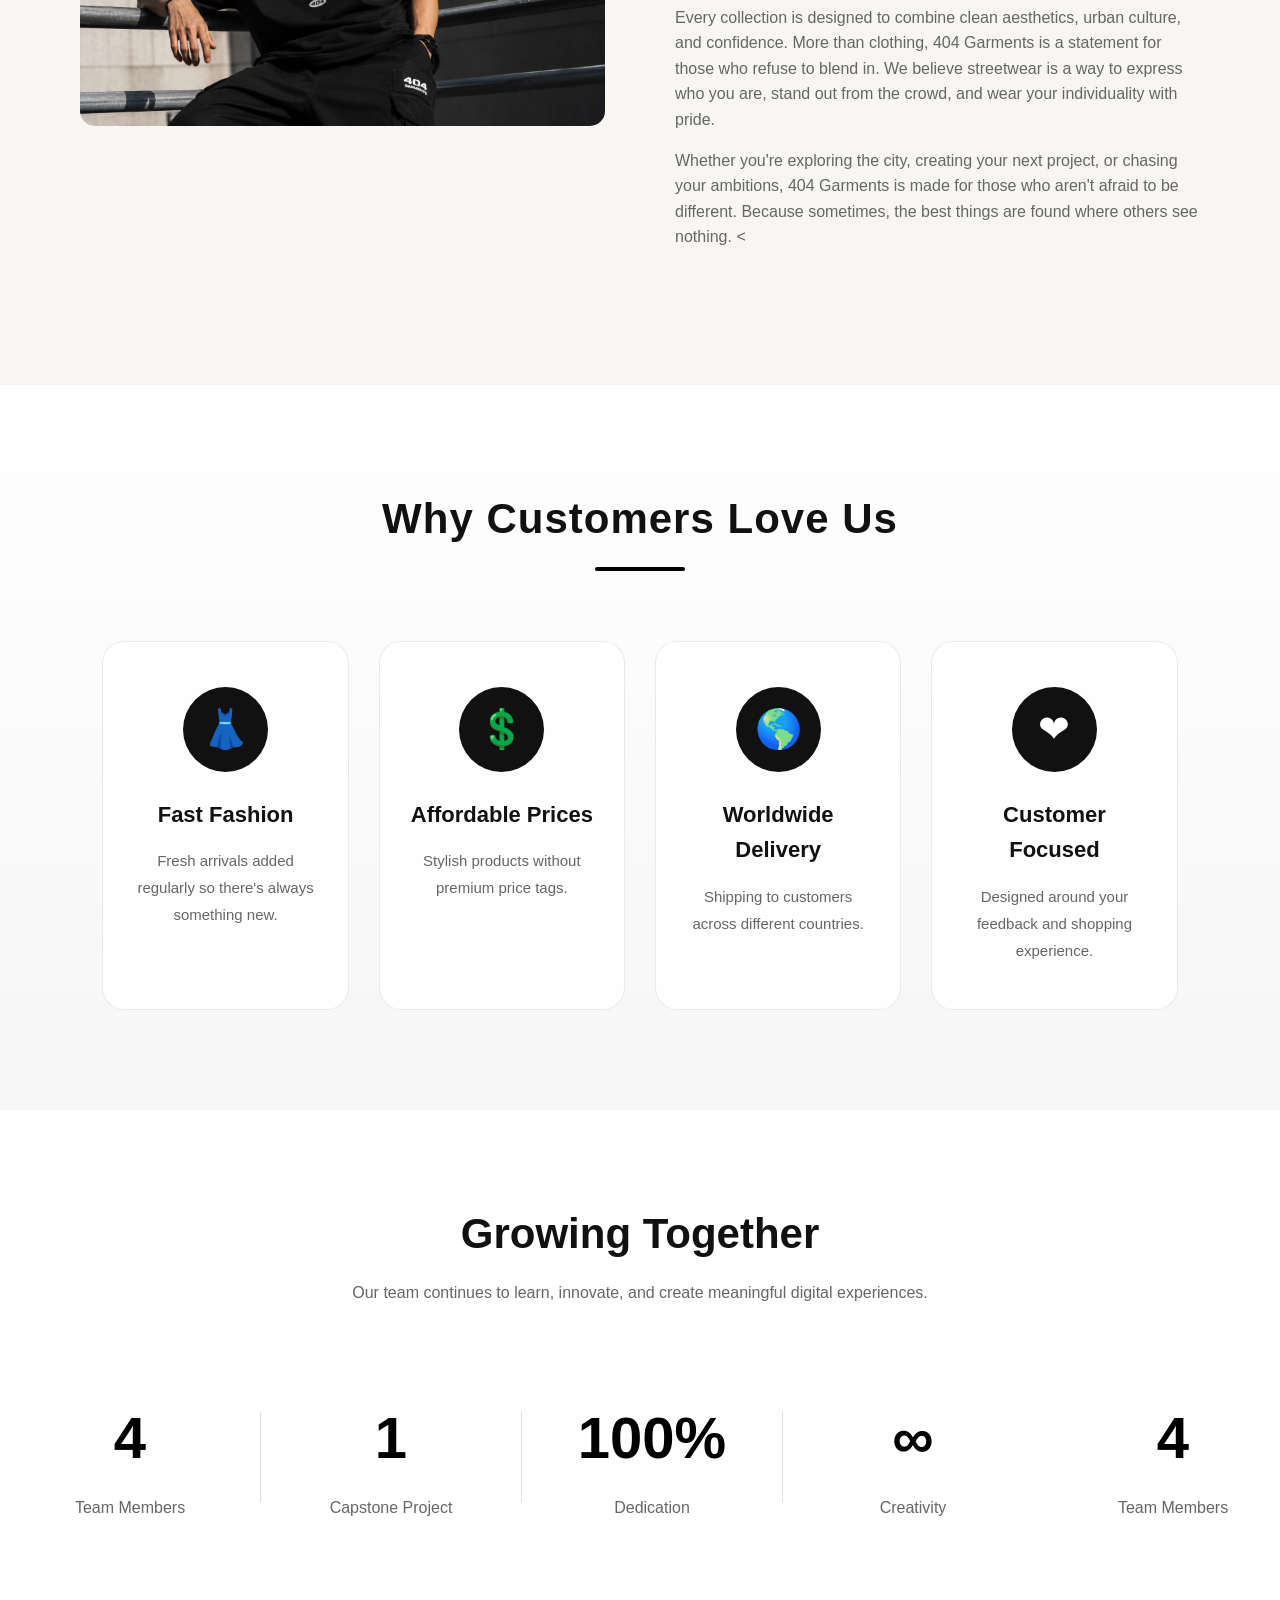
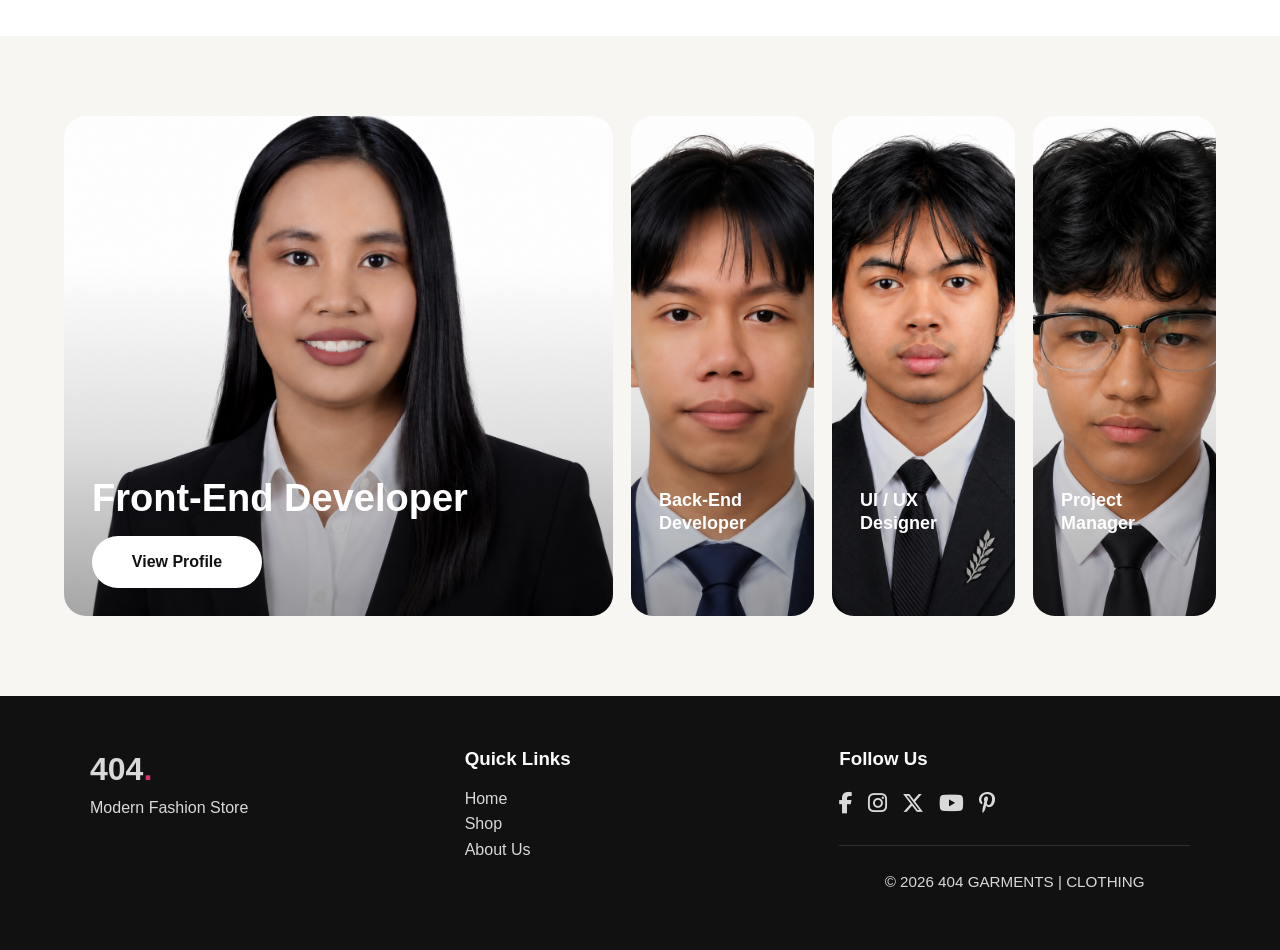
==== commit 8bdb977e: "Update aboutus.html" ====
--- a/aboutus.html
+++ b/aboutus.html
@@ -374,7 +374,7 @@
         <div>
 
             <a href="Homepage.html" class="logo">
-        MWA<span class="logo-dot">.</span>
+        404<span class="logo-dot">.</span>
     </a>
 
             <p>Modern Fashion Store</p>
@@ -425,7 +425,7 @@
     <hr>
 
     <p class="copyright">
-        © 2026 MWA | CLOTHING
+        © 2026 404 GARMENTS | CLOTHING
     </p>
 </footer>
 
